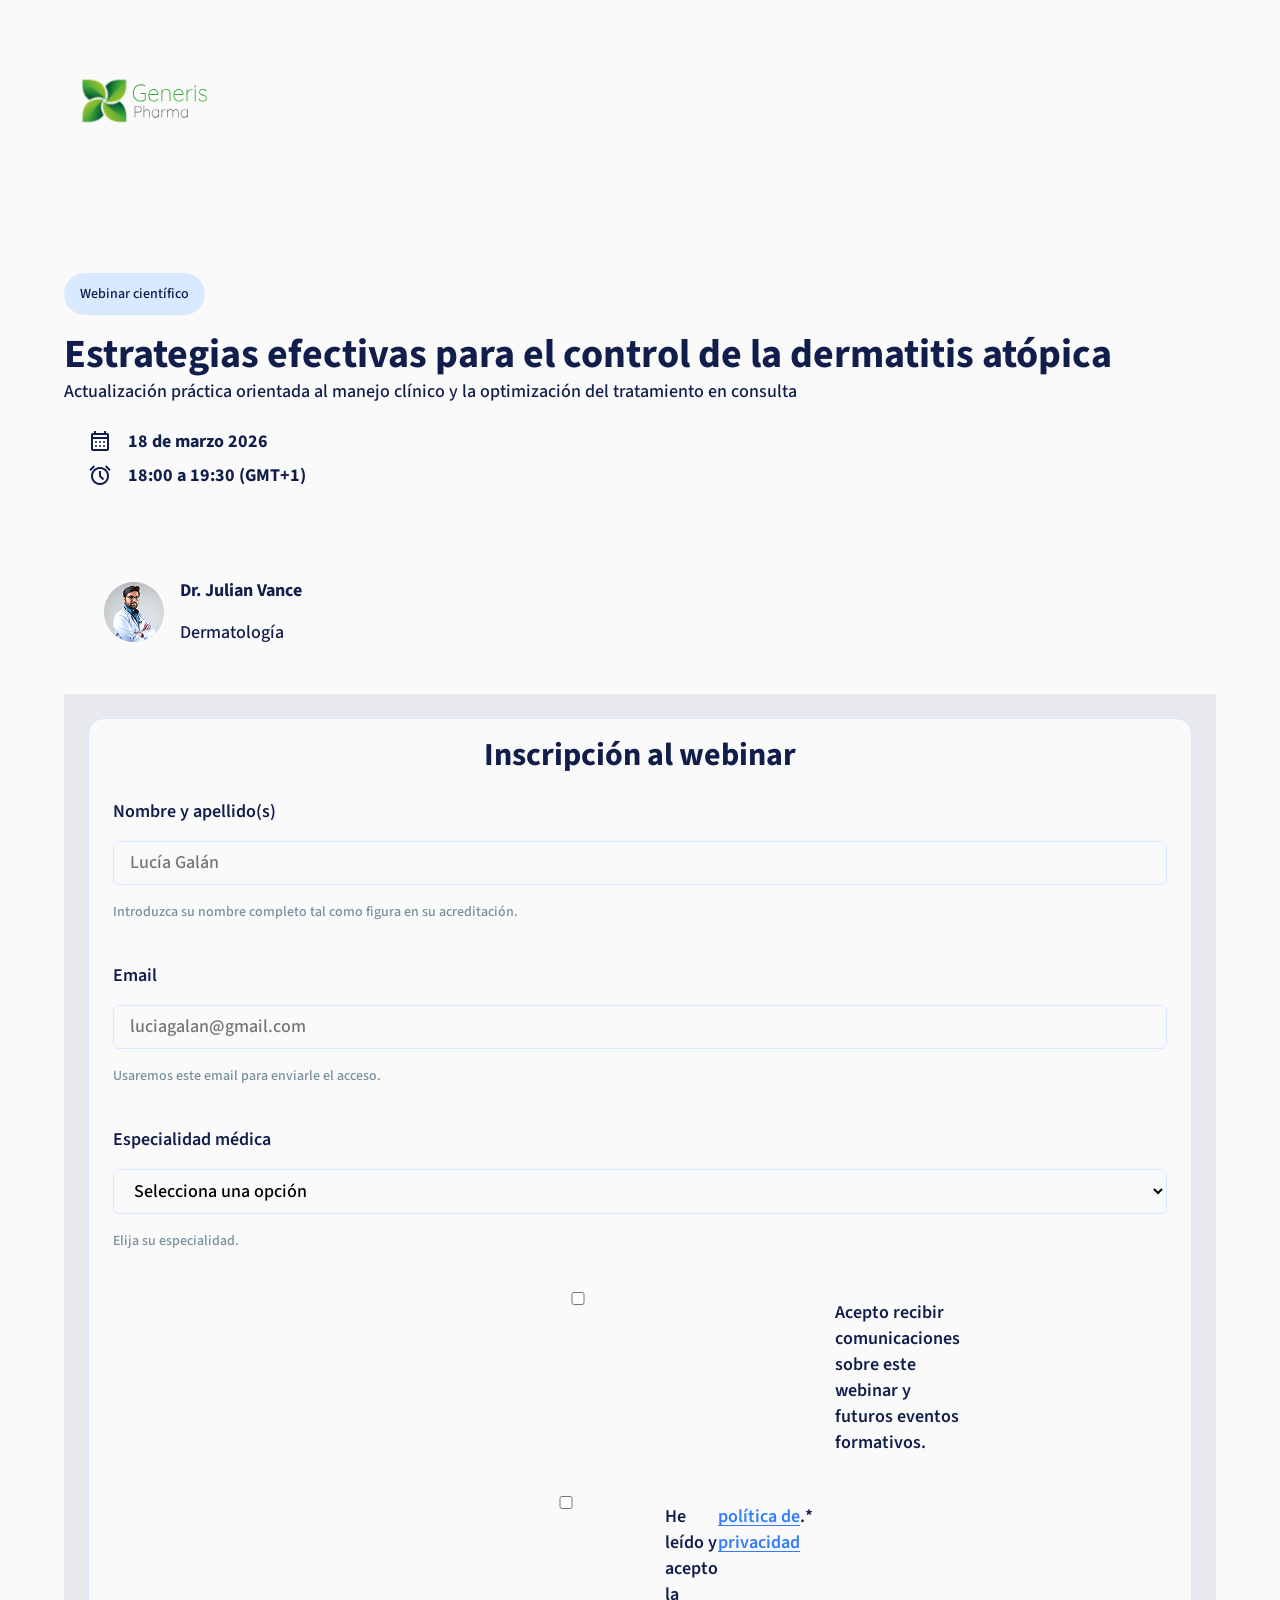
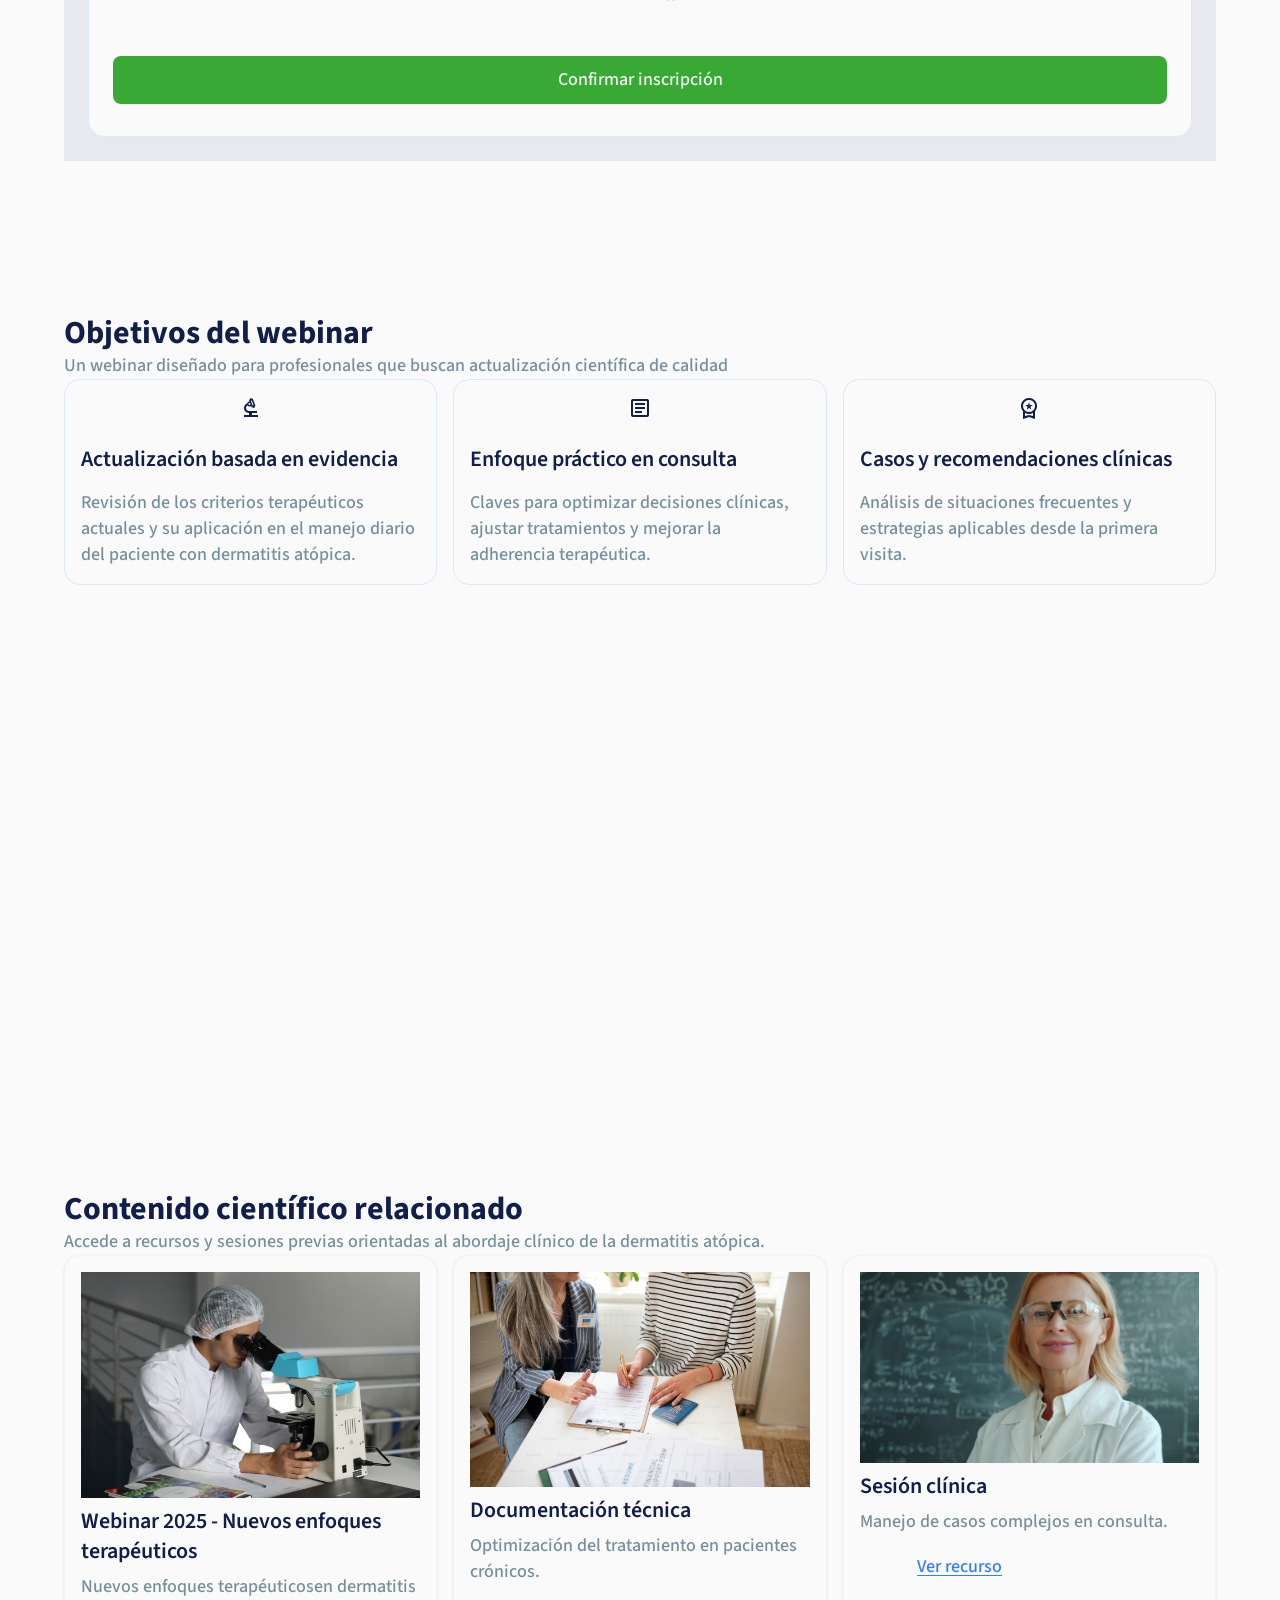
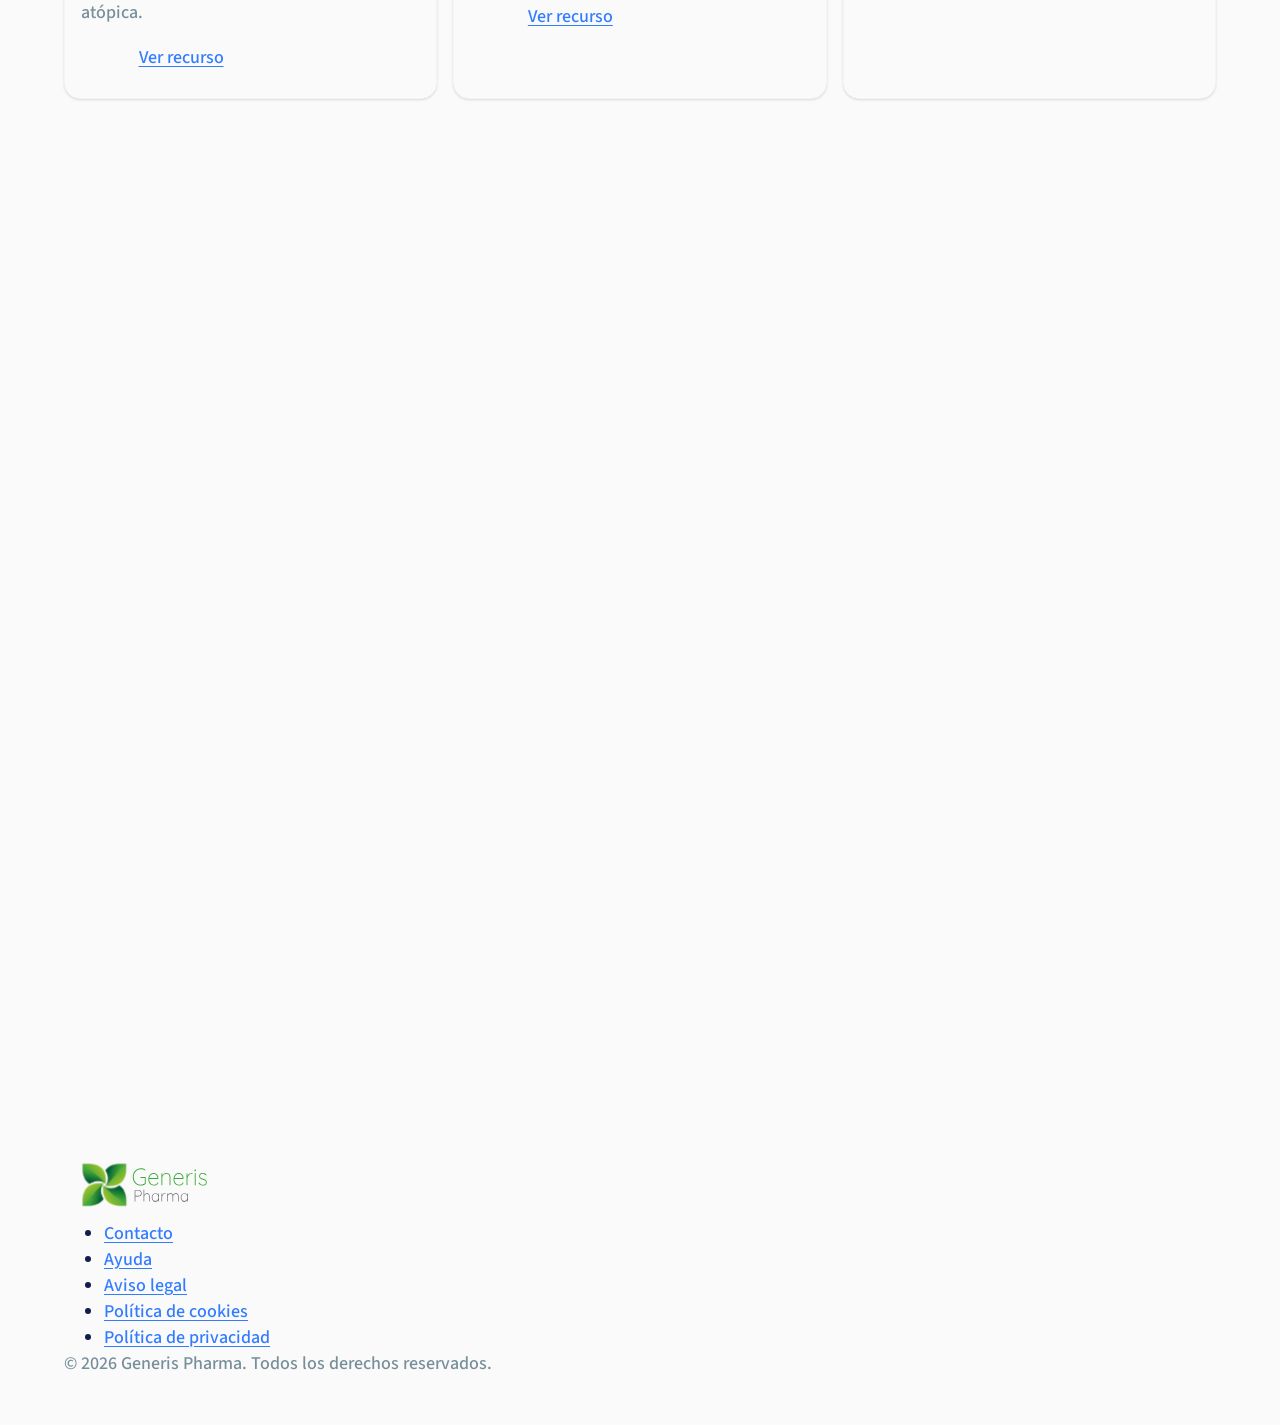
==== index.html @ c71b1e2b "styles hero, form, cards," ====
<!DOCTYPE html>
<html lang="es">
  <head>
    <meta charset="UTF-8">
    <meta name="viewport" content="width=device-width, initial-scale=1.0">
    
    <!-- Título y descripción -->
    <title>Webinar científico: dermatitis atópica | Generis Pharma</title>
    <meta name="description" content="Webinar científico sobre dermatitis atópica. Actualización clínica orientada a profesionales sanitarios. Inscripción online." />
    
    <!-- Fuente Source Sans 3 -->
    <link rel="preconnect" href="https://fonts.googleapis.com">
    <link rel="preconnect" href="https://fonts.gstatic.com" crossorigin="anonymous">
    <link rel="stylesheet" href="https://fonts.googleapis.com/css2?family=Source+Sans+3:wght@400;600;700&display=swap">

    <!-- Favicon -->
    <link rel="shortcut icon" href="public/Generis_Pharma.svg" type="image/x-icon">

    <!-- Material Symbols Icons -->
    <link rel="stylesheet" href="https://fonts.googleapis.com/css2?family=Material+Symbols+Outlined">

    <!-- Estilos -->
    <link rel="stylesheet" href="styles.css">

  </head>

  <body>
    <!-- Encabezado logo Generis -->
    <header class="site-header">
      <div class="container">
        <img class="logo" src="./public/Generis_Pharma.svg" alt="Generis Pharma Logo" width="120" height="55">
      </div>
    </header>

    <main id="main">
      <!-- HERO -->
      <section class="hero" aria-labelledby="hero-title">
        <div class="container hero__grid">

          <!-- Detalles del Webinar -->
          <div class="hero__content">
            <p class="pill">Webinar científico</p>

            <h1 id="hero-title">
              Estrategias efectivas para el control de la dermatitis atópica
            </h1>

            <p class="lead">
              Actualización práctica orientada al manejo clínico y la optimización del tratamiento en consulta
            </p>

            <div class="hero__meta" aria-label="Detalles del webinar">
              <div class="meta-row">
                <span class="meta-icon material-symbols-outlined" aria-hidden="true">
                  calendar_month
                </span>
                <span><strong>18 de marzo 2026</strong></span>
              </div>
              <div class="meta-row">
                <span class="meta-icon material-symbols-outlined" aria-hidden="true">
                  alarm
                </span>
                <span><strong>18:00 a 19:30 (GMT+1)</strong></span>
              </div>

              <hr class="divider"/>

              <div class="speaker">
                <img class="speaker__avatar" src="./public/speaker__photo.png" alt="Dr. Julian Vance" width="48" height="48">
                <div class="speaker__info">
                  <p class="speaker__name"><strong>Dr. Julian Vance</strong></p>
                  <p class="speaker__role">Dermatología</p>
                </div>
              </div>
            </div>
            
            <!-- Formulario -->
            <div class="hero__form">
              <div class="form-surface">
                <form id="form" class="form" action="#" method="post" aria-labelledby="form-title" novalidate>
                  <h2 class="form-title">
                    Inscripción al webinar
                  </h2>

                  <!-- Nombre -->
                  <div class="field">
                    <label for="fullName">Nombre y apellido(s)</label>
                    <input id="fullName" class="fullName" type="text" autocomplete="name" placeholder="Lucía Galán" required>
                    <p class="hint">Introduzca su nombre completo tal como figura en su acreditación.</p>
                    <p class="error" id="error-fullName" aria-live="polite"></p>
                  </div>

                  <!-- Email -->
                  <div class="field">
                    <label for="email">Email</label>
                    <input id="email" class="email" type="email" autocomplete="email" placeholder="luciagalan@gmail.com" required>
                    <p class="hint">Usaremos este email para enviarle el acceso.</p>
                    <p class="error" id="error-fullName" aria-live="polite"></p>
                  </div>

                  <!-- Selector especialidad -->
                  <div class="field">
                    <label for="specialty">Especialidad médica</label>
                    <select id="specialty" class="specialty" required>
                      <option value="" selected>Selecciona una opción</option>
                      <option value="Dermatología" >Dermatología</option>
                      <option value="Alergología" >Alergología</option>
                      <option value="Pediatría" >Pediatría</option>
                      <option value="Medicina familiar" >Medicina familiar</option>
                      <option value="Otra">Otra</option>
                    </select>
                    <p class="hint">Elija su especialidad.</p>
                    <p class="error" id="error-fullName" aria-live="polite"></p>
                  </div>
                  
                  <!-- Checbox: Notificaciones y Privacidad -->
                  <div class="checkbox">
                    <input id="comms"  name="comms" type="checkbox">
                    <label for="comms">
                      Acepto recibir comunicaciones sobre este webinar y futuros eventos formativos.
                    </label>
                  </div>

                  <div class="checkbox">
                    <input id="privacy"  name="privacy" type="checkbox" required>
                    <label for="privacy">
                      He leído y acepto la <a href="#" target="_blank" rel="noopener">política de privacidad</a>.
                      <span aria-hidden="true">*</span>
                    </label>
                  </div>
                  <p class="error" id="error-privacy" aria-live="polite"></p>
                  
                  <!-- Botón submit -->
                  <button class="btn btn--primary btn--block" type="submit">
                    Confirmar inscripción
                  </button>

                  <p class="form__note" aria-live="polite" id="form-status"></p>
                </form>
              </div>
            </div>
          </div>
        </div>
      </section>

      <!-- OBJETIVES -->
      <section class="section" aria-labelledby="objectives-title">
        <div class="container">
          <h2 id="objectives-title">Objetivos del webinar</h2>
          <p class="section__lead">
            Un webinar diseñado para profesionales que buscan actualización científica de calidad
          </p>

          <!-- ITEM CARDS -->
          <div class="cards">
            <!-- Item -->
            <article class="card">
              <div class="card__icon">
                <span class="meta-icon material-symbols-outlined" aria-hidden="true">
                    biotech
                </span>
              </div>
              <h3>Actualización basada en evidencia</h3>
              <p>Revisión de los criterios terapéuticos actuales y su aplicación en el manejo diario del paciente con dermatitis atópica.</p>
            </article>

            <!-- Item -->
            <article class="card">
              <div class="card__icon">
                <span class="meta-icon material-symbols-outlined" aria-hidden="true">
                    article
                </span>
              </div>
              <h3>Enfoque práctico en consulta</h3>
              <p>Claves para optimizar decisiones clínicas, ajustar tratamientos y mejorar la adherencia terapéutica.</p>
            </article>

            <!-- Item -->
            <article class="card">
              <div class="card__icon">
                <span class="meta-icon material-symbols-outlined" aria-hidden="true">
                    workspace_premium
                </span>
              </div>
              <h3>Casos y recomendaciones clínicas</h3>
              <p>Análisis de situaciones frecuentes y estrategias aplicables desde la primera visita.</p>
            </article>
          </div>
        </div>
      </section>

      <!-- SCIENTIFIC CONTENT -->
      <section class="section section--subtle" aria-labelledby="resources-title">
        <div class="container">
          <h2 id="resources-title">Contenido científico relacionado</h2>
          <p class="section__lead">
            Accede a recursos y sesiones previas orientadas al abordaje clínico de la dermatitis atópica.
          </p>

          <!-- ITEM CARDS -->
          <div class="cards">
            <!-- Item -->
            <article class="resource-card">
              <img src="./public/contenido-webinar.avif" alt="Investigador en laboratorio usando un microscopio" loading="lazy">
              <h3>Webinar 2025 - Nuevos enfoques terapéuticos</h3>
              <p>Nuevos enfoques terapéuticosen dermatitis atópica.</p>
              <a class="btn btn--tertiary" href="#" aria-label="Ver recurso: Webinar 2025 — Nuevos enfoques terapéuticos">Ver recurso</a>
            </article>

            <!-- Item -->
            <article class="resource-card">
              <img src="./public/contenido-documento.avif" alt="Profesionales revisando documentación clínica" loading="lazy">
              <h3>Documentación técnica</h3>
              <p>Optimización del tratamiento en pacientes crónicos.</p>
              <a class="btn btn--tertiary" href="#" aria-label="Ver recurso: Documentación técnica">Ver recurso</a>
            </article>

            <!-- Item -->
            <article class="resource-card">
              <img src="./public/contenido-sesión.avif" alt="Profesional sanitario en un entorno clínico" loading="lazy">
              <h3>Sesión clínica</h3>
              <p>Manejo de casos complejos en consulta.</p>
              <a class="btn btn--tertiary" href="#" aria-label="Ver recurso: Sesión clínica">Ver recurso</a>
            </article>
          </div>
        </div>
      </section>
    </main>

    <!-- FOOTER -->
    <footer class="site-footer">
      <div class="container footer__grid">
        <!-- Logo -->
        <img class="logo logo--small" src="./public/Generis_Pharma.svg" alt="Generis Pharma Logo" width="120" height="36">

        <!-- Legal links -->
        <nav aria-label="Enlaces legales">
          <ul class="footer__links">
            <li><a href="#">Contacto</a></li>
            <li><a href="#">Ayuda</a></li>
            <li><a href="#">Aviso legal</a></li>
            <li><a href="#">Política de cookies</a></li>
            <li><a href="#">Política de privacidad</a></li>
          </ul>
        </nav>
        
        <!-- Copyrights -->
        <p class="copyright">© 2026 Generis Pharma. Todos los derechos reservados.</p>
      </div>
    </footer>


    <!-- JS -->
    <script src="./main.js"></script>
  </body>
</html>
---- styles.css ----
/* =========================================================
   GENERIS WEBINAR LANDING — Base CSS (Mobile-first)
   Objetivo:
   - Un solo sistema de botones (btn + modifiers)
   - Un solo sistema de cards y formularios
   - Tokens alineados con los del diseño en Figma
   - Layout mobile-first + desktop con media query
========================================================= */

/* =========================================================
    ESTILOS GENERALES
========================================================= */
*,
*::before,
*::after {
  box-sizing: border-box;
}

* {
  margin: 0;
}

html {
  scroll-behavior: smooth;
}

body {
  min-height: 100vh;
  text-rendering: optimizeLegibility;
  -webkit-font-smoothing: antialiased;
}

img,
picture,
video,
canvas,
svg {
  display: block;
  max-width: 100%;
}

input,
button,
textarea,
select {
  font: inherit;
}

/* Material Symbols */
.material-symbols-outlined {
  font-variation-settings:
    'FILL' 0,
    'wght' 400,
    'GRAD' 0,
    'opsz' 24;
}

/* =========================================================
    TOKENS
========================================================= */
:root {
  /* Paleta derivada de color-primary(#39A935): acciones y botones */
    --color-black: #151A15;
    --color-primary-950: #0A290B;
    --color-primary-900: #1C4B1C;
    --color-primary-800: #225B20;
    --color-primary-700: #257223; /* Color btn-hover*/
    --color-primary-600: #2B9128;
    --color-primary-500: #39A935; /* Brand color */
    --color-primary-400: #61CB5D;
    --color-primary-300: #97E194;
    --color-primary-200: #C6EFC3;
    --color-primary-100: #E2F8E0;
    --color-primary-50: #F3FBF2;

    /* Color de apoyo */
    --color-support: #778F9B; 

    /* Paleta derivada de color-contrast (#111D4A): títulos y jerarquía */
    --color-contrast-950: #111D4A; /* Color principal de los textos */
    --color-contrast-900: #19358F;
    --color-contrast-800: #1739B6;
    --color-contrast-700: #1446E1;
    --color-contrast-600: #1B5BF5;
    --color-contrast-500: #327CFF; /* Color para los enlaces */
    --color-contrast-400: #58A1FF;
    --color-contrast-300: #8EC3FF;
    --color-contrast-200: #BCDAFF;
    --color-contrast-100: #D9E9FF; /* Borde ligero y sutil */
    --color-contrast-50: #EEF6FF;

    /* Color para errores */
    --color-error: #A83634;

    /* Backgrounds */
    --color-background: #FAFAFA;
    --color-background-subtle: #E8E8EF;

    /* Radius scale */
    --radius-sm: 6px;
    --radius-md: 8px;
    --radius-lg: 16px;
    --radius-xl: 20px;

    /* Spacing scale */
    --space-xs: 8px;
    --space-sm: 16px;
    --space-md: 24px;
    --space-lg: 32px;
    --space-xl: 48px;

    /* Layout */
    --container-max: 1200px;

    /* Typography - Mobile */
      /* Button (mobile y desktop) */
      --fs-button: 16px;
      --lh-button: 24px;

      /* Headings */
      --fs-h1: 26px;
      --lh-h1: 32px;

      --fs-h2: 22px;
      --lh-h2: 30px;

      --fs-h3: 18px;
      --lh-h3: 26px;

      /* Body */
      --fs-body: 16px;
      --lh-body: 24px;
      
      --fs-small: 14px;
      --lh-small: 22px;

      /* Pesos */
      --fw-light: 400;
      --fw-regular: 500;
      --fw-semibold: 600;
      --fw-bold: 700;
}

/* =========================================================
    TYPOGRAPHY
========================================================= */

body {
  font-family: "Source Sans 3", system-ui, -apple-system, BlinkMacSystemFont, 'Segoe UI', Roboto, 'Open Sans', Arial, Arial, Helvetica, sans-serif;
  background: var(--color-background);
  color: var(--color-contrast-950);
  font-weight: var(--fw-regular);
  line-height: var(--lh-body);
  font-size: var(--fs-body);
}

h1 {
  color: var(--color-contrast-950);
  font-weight: var(--fw-bold);
  line-height: var(--lh-h1);
  font-size: var(--fs-h1);
}

h2 {
  color: var(--color-contrast-950);
  font-weight: var(--fw-bold);
  line-height: var(--lh-h2);
  font-size: var(--fs-h2);
}

h3 {
  color: var(--color-contrast-950);
  font-weight: var(--fw-semibold);
  line-height: var(--lh-h3);
  font-size: var(--fs-h3);
}

p {
  color: var(--color-support);
  font-weight: var(--fw-regular);
  line-height: var(--lh-body);
  font-size: var(--fs-body);
}

small,
.hint {
  font-size: var(--fs-small);
  line-height: var(--lh-small);
}

a {
  color: var(--color-contrast-500);
  text-underline-offset: 3px;
}

a:hover {
  text-decoration-thickness: 2px;;
}

/* =========================================================
    LAYOUT
========================================================= */

.container {
  width: 100%;
  max-width: var(--container-max);
  margin: 0 auto;
  padding: var(--space-lg) var(--space-sm);
  gap: var(--space-md);
}

.section {
  padding: var(--space-lg);
  gap: var(--space-sm);
}

.section-subtle {
  background: var(--color-background-subtle);
}

.surface {
  background: var(--color-background);
  border: 1px solid var(--color-contrast-900); /*!CAMBIAR EL COLOR*/
}

/* =========================================================
   BOTÓN
   Uso:
   - class="btn btn--primary"
   - class="btn btn--primary btn--block"
   - class="btn btn--tertiary"
========================================================= */
.btn {
  display: flex;
  width: 200px;
  height: 48px;
  min-width: 200px;
  min-height: 48px;
  padding: 0 24px;
  justify-content: center;
  align-items: center;
  gap: 10px;

  border-radius: 8px;

  border: none;
  cursor: pointer;

}

.btn--primary {
  background: var(--color-primary-500);
  color: var(--color-primary-50);
}

.btn--primary:hover {
  background-color: var(--color-primary-200);
  color: var(--color-primary-950);
  filter: brightness(0.95);
}

.btn--primary:focus-visible {
  outline: 3px solid var(--color-primary-600);
  outline-offset: 2px;
}

.btn--block {
  width: 100%;
}

.btn--tertiary {
  display: flex;
  min-width: 110px;
  min-height: 48px;
  padding: 8px;
  justify-content: center;
  align-items: center;
  gap: 10px;

}

/* =========================================================
  FORMULARIO
   - field: bloque label + control + hint + error
========================================================= */
.hero__form {
  background: var(--color-background-subtle); /* !CORREGIR COLOR*/
}

.form-surface {
  display: flex;
  padding: var(--space-md);
  justify-content: center;
  align-items: start;
  align-self: stretch;

}

.form {
  display: flex;
  padding: var(--space-sm) var(--space-md);
  flex-direction: column;
  align-items: center;
  gap: 16px;
  flex: 1 0 0;
  align-self: stretch;

  background: var(--color-background);
  border: 1px solid var(--color-contrast-100);
  border-radius: var(--radius-lg);
  padding: var(--space-sm) var(--space-md);
}

.form__title {
  padding: var(--space-xs) 0;
}

.field {
  display: flex;
  flex-direction: column;
  align-items: flex-start;
  gap: var(--space-xs);
  align-self: stretch;
}

label {
  display: flex;
  flex-direction: row;
  flex: 1 0 0;
  justify-content: flex-start;
  font-weight: var(--fw-semibold);
  padding: var(--space-xs) 0;
  font-size: var(--fs-body);
  color: var(--color-contrast-950);
}

input,
select,
textarea {
  width: 100%;
  padding: var(--space-xs) var(--space-sm);
  border-radius: var(--radius-sm);
  border: 1px solid var(--color-contrast-100);
  background: var(--color-background);
}

input:focus,
select:focus,
textarea:focus {
  outline: 2px solid var(--color-contrast-900);
  outline-offset: 2px;
}

.hint {
  padding: var(--space-xs) 0;
  font-size: var(--fs-small);
  color: var(--color-support);
}

/* Errores */
.error {
  padding:  0 var(--space-xs);
  color: var(--color-error);
}

/* Checkbox */ /*!REVISAR*/
.checkbox {
  display: flex;
  justify-content: flex-start;
  padding: var(--space-xs) 0;
  align-items: start;
}

/* =========================================================
  HERO (Mobile-first)
   Estructura esperada en HTML:
   - .hero
     - .container.hero__grid
       - .hero__content
       - .hero__form (estilos justo arriba)
========================================================= */

.hero {
  background: var(--color-background);

  display: flex;
  padding: 0 16px;
  flex-direction: column;
  align-items: flex-start;
  gap: 16px;
  align-self: stretch;
}

.hero__content {
  padding: var(--space-md) 0;
}

.hero__grid {
  display: flex;
  flex-direction: column;
  gap: var(--space-lg);
}

/* Pill: "Webinar científico" */
.pill {
  display: inline-flex;
  align-items: center;

  padding: var(--space-xs) var(--space-sm);
  border-radius: 999px;

  background-color: var(--color-contrast-100);
  color: var(--color-contrast-950);

  font-weight: var var(--fw-semibold);
  font-size: var(--fs-small);
  
  margin-bottom: var(--space-sm); /*!REVISAR*/
}

/* Lead: párrafo con info importante de nuestro hero */
.lead {
  font-size: var(--fs-body);
  color: var(--color-contrast-950);
}

/* Meta info del hero (fecha/hora/ponente) */
.hero__meta {
  display: flex;
  padding: var(--space-md);
  flex-direction: column;
  justify-content: center;
  align-items: flex-start;
  gap: 8px;
  align-self: stretch;

  
  background: var(--color-background);
}

/* Detalles del webinar (fecha/hora) */
.meta-row {
  display: flex;
  justify-content: center;
  align-items: flex-start;
  gap: var(--space-sm);

}

/* Línea divisora de info*/ /*!REVISAR*/
.divider {
  border: 0;
  border-top: 1px solid var(--color-support);
  margin: var(--space-md) 0;
}

/* Ponente */
.speaker {
  display: flex;
  padding: 24px 16px;
  align-items: center;
  gap: 16px;
  align-self: stretch;
}
.speaker__avatar {
  width: 60px;
  height: 60px;
  aspect-ratio: 1/1;

  border-radius: 100px;
  background: url(<path-to-image>) lightgray 50% / cover no-repeat;
}

.speaker__info {
  display: flex;
  flex-direction: column;
  justify-content: center;
  align-items: flex-start;
  gap: 16px;
  flex: 1 0 0;
}
.speaker__name {
    color: var(--color-contrast-950);
}
.speaker__role {
    color: var(--color-contrast-950);
}


/* =========================================================
  HEADER
========================================================= */
.site-header {
  background: var(--color-background);
  padding: var(--space-sm) 0;
}

.logo {
  width: 160px;
  height: auto;
}

/* =========================================================
  CARDS
========================================================= */

.cards {
  display: grid;
  justify-content: center;
  grid-template-rows: repeat(3, 1fr);
  grid-gap: var(--space-sm);
}

.card {
  display: flex;
  padding: var(--space-sm);
  flex-direction: column;
  justify-content: center;
  align-items: center;
  gap: var(--space-sm);
  align-self: stretch;

  max-width: 400px;
  border-radius: 16px;
  border: 1px solid var(--color-contrast-100);
  background: var(--color-background);
}

.card > h3 {
  align-self: stretch;
}

.resource-card {
  display: flex;
  max-width: 400px;
  padding: 16px;
  flex-direction: column;
  align-items: flex-start;
  gap: 8px;
  align-self: stretch;

  border-radius: 16px;
  border: 1px solid #F3F4F6;

  background: var(--color-background, #FAFAFA);
  box-shadow: 0 1px 3px 0 rgba(0, 0, 0, 0.10), 0 1px 2px -1px rgba(0, 0, 0, 0.10);
}

/* =========================================================
  DESKTOP BREAKPOINT
========================================================= */

@media (min-width: 1024px) {
  :root{
    /* Typography - Desktop */
      /* Headings */
      --fs-h1: 40px;
      --lh-h1: 48px;

      --fs-h2: 32px;
      --lh-h2: 40px;

      --fs-h3: 22px;
      --lh-h3: 30px;

      /* Body */
      --fs-body: 18px;
      --lh-body: 26px;
      
      --fs-small: 14px;
      --lh-small: 22px;
  }

  .container {
    padding: var(--space-xl) var(--space-md);
  }

  .cards {
    grid-template-columns: repeat(3, 1fr);
  }
}
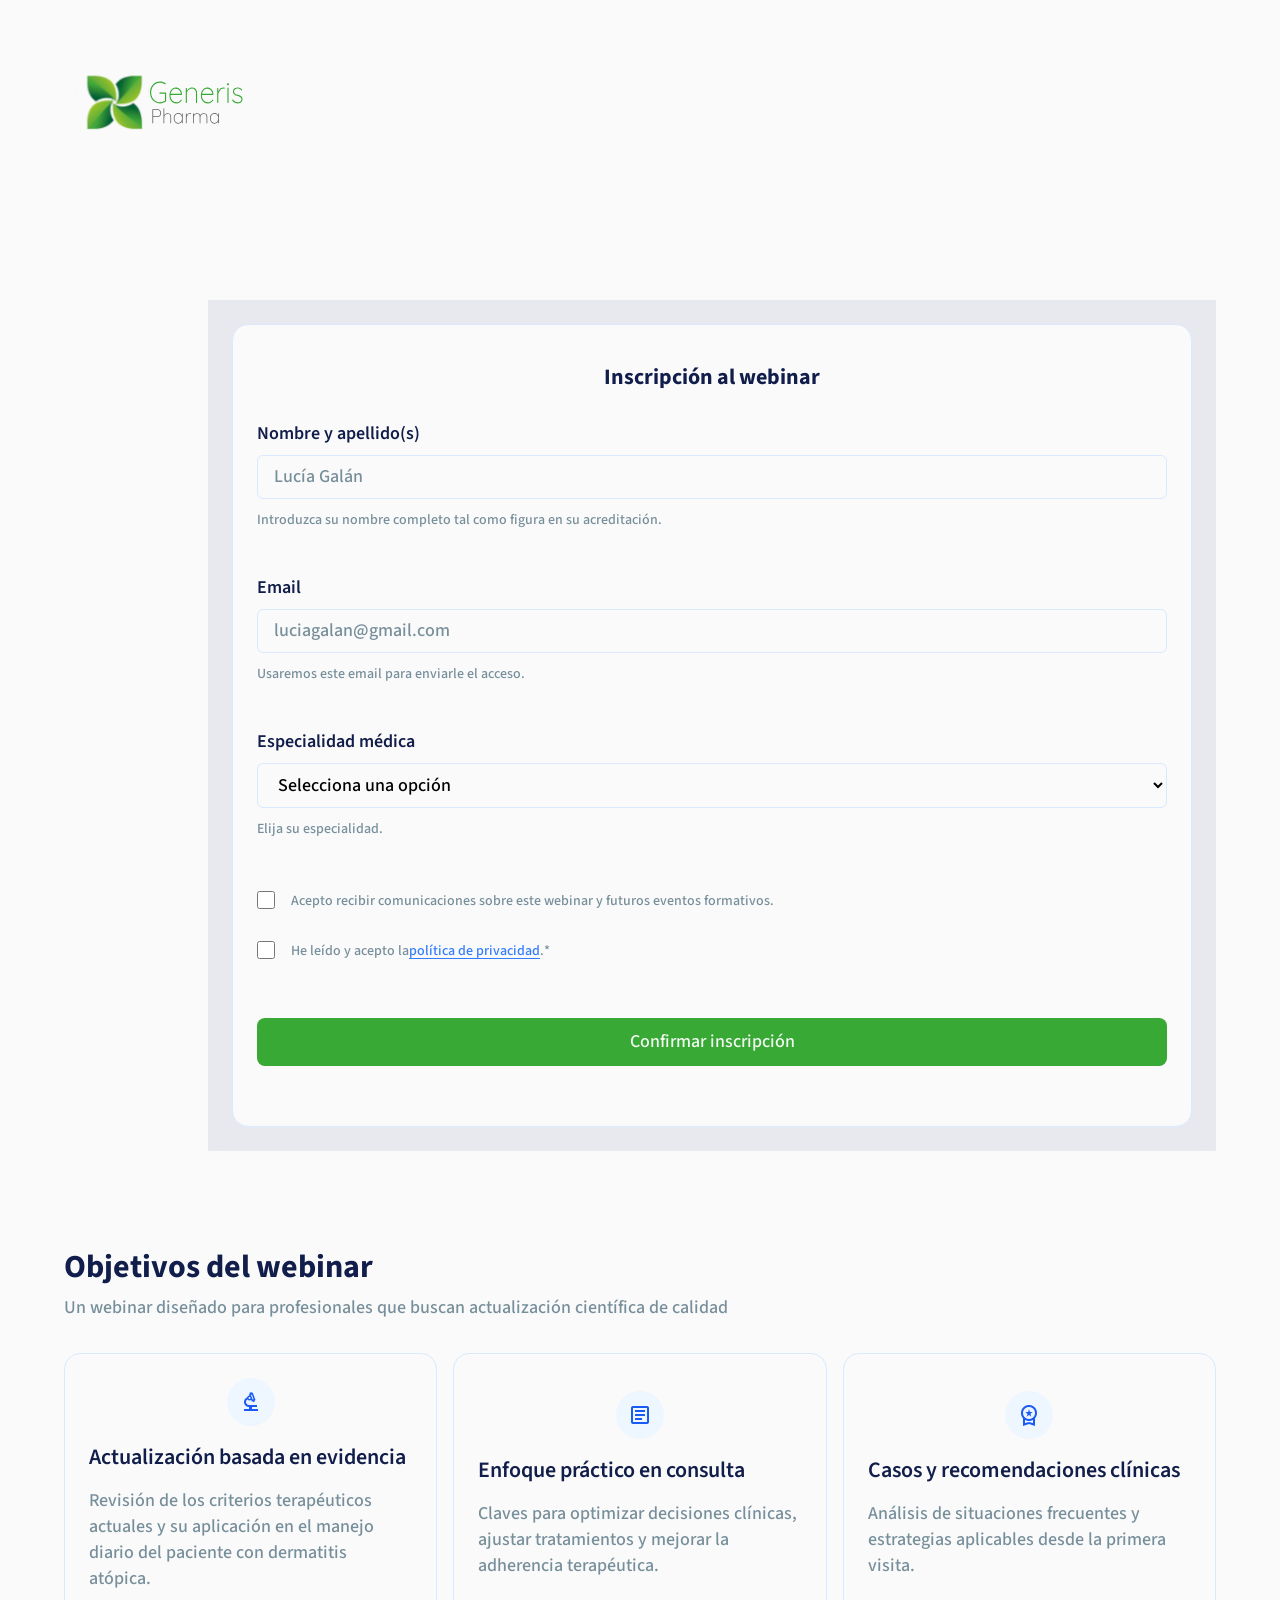
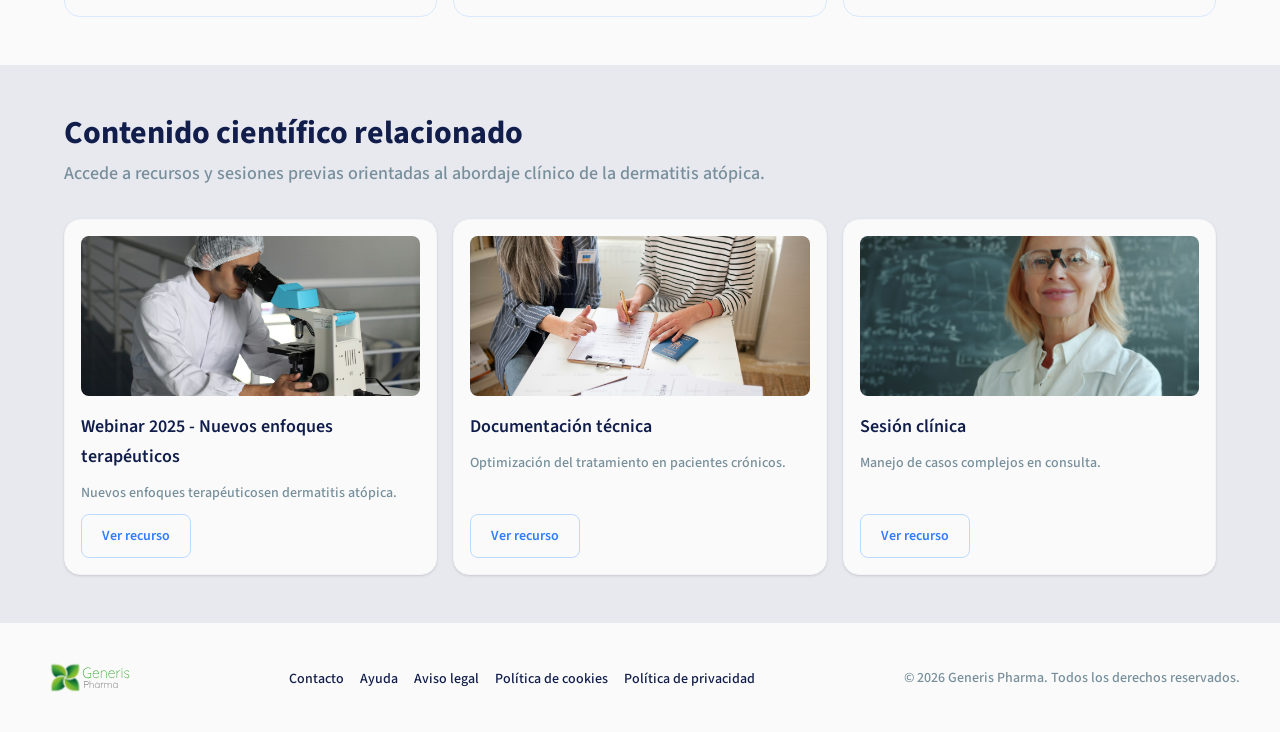
==== commit 239494d1: "fixing layout problems, form validation" ====
--- a/index.html
+++ b/index.html
@@ -37,7 +37,7 @@
       <section class="hero" aria-labelledby="hero-title">
         <div class="container hero__grid">
 
-          <!-- Detalles del Webinar -->
+          <!-- Columna izquierda -->
           <div class="hero__content">
             <p class="pill">Webinar científico</p>
 
@@ -51,98 +51,94 @@
 
             <div class="hero__meta" aria-label="Detalles del webinar">
               <div class="meta-row">
-                <span class="meta-icon material-symbols-outlined" aria-hidden="true">
-                  calendar_month
-                </span>
+                <span class="meta-icon material-symbols-outlined" aria-hidden="true">calendar_month</span>
                 <span><strong>18 de marzo 2026</strong></span>
               </div>
+
               <div class="meta-row">
-                <span class="meta-icon material-symbols-outlined" aria-hidden="true">
-                  alarm
-                </span>
+                <span class="meta-icon material-symbols-outlined" aria-hidden="true">alarm</span>
                 <span><strong>18:00 a 19:30 (GMT+1)</strong></span>
               </div>
 
-              <hr class="divider"/>
+              <hr class="divider" />
 
               <div class="speaker">
-                <img class="speaker__avatar" src="./public/speaker__photo.png" alt="Dr. Julian Vance" width="48" height="48">
+                <img
+                  class="speaker__avatar"
+                  src="./public/speaker__photo.png"
+                  alt="Dr. Julian Vance"
+                  width="48"
+                  height="48"
+                />
                 <div class="speaker__info">
                   <p class="speaker__name"><strong>Dr. Julian Vance</strong></p>
                   <p class="speaker__role">Dermatología</p>
                 </div>
               </div>
             </div>
-            
-            <!-- Formulario -->
-            <div class="hero__form">
-              <div class="form-surface">
-                <form id="form" class="form" action="#" method="post" aria-labelledby="form-title" novalidate>
-                  <h2 class="form-title">
-                    Inscripción al webinar
-                  </h2>
-
-                  <!-- Nombre -->
-                  <div class="field">
-                    <label for="fullName">Nombre y apellido(s)</label>
-                    <input id="fullName" class="fullName" type="text" autocomplete="name" placeholder="Lucía Galán" required>
-                    <p class="hint">Introduzca su nombre completo tal como figura en su acreditación.</p>
-                    <p class="error" id="error-fullName" aria-live="polite"></p>
-                  </div>
-
-                  <!-- Email -->
-                  <div class="field">
-                    <label for="email">Email</label>
-                    <input id="email" class="email" type="email" autocomplete="email" placeholder="luciagalan@gmail.com" required>
-                    <p class="hint">Usaremos este email para enviarle el acceso.</p>
-                    <p class="error" id="error-fullName" aria-live="polite"></p>
-                  </div>
-
-                  <!-- Selector especialidad -->
-                  <div class="field">
-                    <label for="specialty">Especialidad médica</label>
-                    <select id="specialty" class="specialty" required>
-                      <option value="" selected>Selecciona una opción</option>
-                      <option value="Dermatología" >Dermatología</option>
-                      <option value="Alergología" >Alergología</option>
-                      <option value="Pediatría" >Pediatría</option>
-                      <option value="Medicina familiar" >Medicina familiar</option>
-                      <option value="Otra">Otra</option>
-                    </select>
-                    <p class="hint">Elija su especialidad.</p>
-                    <p class="error" id="error-fullName" aria-live="polite"></p>
-                  </div>
-                  
-                  <!-- Checbox: Notificaciones y Privacidad -->
-                  <div class="checkbox">
-                    <input id="comms"  name="comms" type="checkbox">
-                    <label for="comms">
-                      Acepto recibir comunicaciones sobre este webinar y futuros eventos formativos.
-                    </label>
-                  </div>
-
-                  <div class="checkbox">
-                    <input id="privacy"  name="privacy" type="checkbox" required>
-                    <label for="privacy">
-                      He leído y acepto la <a href="#" target="_blank" rel="noopener">política de privacidad</a>.
-                      <span aria-hidden="true">*</span>
-                    </label>
-                  </div>
-                  <p class="error" id="error-privacy" aria-live="polite"></p>
-                  
-                  <!-- Botón submit -->
-                  <button class="btn btn--primary btn--block" type="submit">
-                    Confirmar inscripción
-                  </button>
-
-                  <p class="form__note" aria-live="polite" id="form-status"></p>
-                </form>
-              </div>
+          </div>
+
+          <!-- Columna derecha -->
+          <div class="hero__form">
+            <div class="form-surface">
+              <form id="form" class="form" action="#" method="post" aria-labelledby="form-title" novalidate>
+                <h2 class="form-title" id="form-title">Inscripción al webinar</h2>
+
+                <!-- Nombre -->
+                <div class="field">
+                  <label for="fullName">Nombre y apellido(s)</label>
+                  <input id="fullName" name="fullName" type="text" autocomplete="name" placeholder="Lucía Galán" required />
+                  <p class="hint">Introduzca su nombre completo tal como figura en su acreditación.</p>
+                  <p class="error" id="error-fullName" aria-live="polite"></p>
+                </div>
+
+                <!-- Email -->
+                <div class="field">
+                  <label for="email">Email</label>
+                  <input id="email" name="email" type="email" autocomplete="email" placeholder="luciagalan@gmail.com" required />
+                  <p class="hint">Usaremos este email para enviarle el acceso.</p>
+                  <p class="error" id="error-email" aria-live="polite"></p>
+                </div>
+
+                <!-- Especialidad -->
+                <div class="field">
+                  <label for="specialty">Especialidad médica</label>
+                  <select id="specialty" name="specialty" required>
+                    <option value="" selected>Selecciona una opción</option>
+                    <option value="Dermatología">Dermatología</option>
+                    <option value="Alergología">Alergología</option>
+                    <option value="Pediatría">Pediatría</option>
+                    <option value="Medicina familiar">Medicina familiar</option>
+                    <option value="Otra">Otra</option>
+                  </select>
+                  <p class="hint">Elija su especialidad.</p>
+                  <p class="error" id="error-specialty" aria-live="polite"></p>
+                </div>
+
+                <!-- Checkboxes -->
+                <div class="checkbox">
+                  <input id="comms" name="comms" type="checkbox" />
+                  <label for="comms">Acepto recibir comunicaciones sobre este webinar y futuros eventos formativos.</label>
+                </div>
+
+                <div class="checkbox">
+                  <input id="privacy" name="privacy" type="checkbox" required />
+                  <label for="privacy">
+                    He leído y acepto la <a href="#" target="_blank" rel="noopener"> política de privacidad</a>.
+                    <span aria-hidden="true">*</span>
+                  </label>
+                </div>
+                <p class="error" id="error-privacy" aria-live="polite"></p>
+
+                <button class="btn btn--primary btn--block" type="submit">Confirmar inscripción</button>
+
+                <p class="form__note" aria-live="polite" id="form-status"></p>
+              </form>
             </div>
           </div>
+
         </div>
       </section>
-
       <!-- OBJETIVES -->
       <section class="section" aria-labelledby="objectives-title">
         <div class="container">
@@ -229,7 +225,7 @@
 
     <!-- FOOTER -->
     <footer class="site-footer">
-      <div class="container footer__grid">
+      <div class="footer__container">
         <!-- Logo -->
         <img class="logo logo--small" src="./public/Generis_Pharma.svg" alt="Generis Pharma Logo" width="120" height="36">
 
--- a/styles.css
+++ b/styles.css
@@ -37,6 +37,7 @@
 svg {
   display: block;
   max-width: 100%;
+  border-radius: var(--radius-sm);
 }
 
 input,
@@ -194,7 +195,7 @@
 }
 
 a:hover {
-  text-decoration-thickness: 2px;;
+  text-decoration-thickness: 2px;
 }
 
 /* =========================================================
@@ -206,21 +207,28 @@
   max-width: var(--container-max);
   margin: 0 auto;
   padding: var(--space-lg) var(--space-sm);
-  gap: var(--space-md);
 }
 
 .section {
-  padding: var(--space-lg);
-  gap: var(--space-sm);
-}
-
-.section-subtle {
+background: var(--color-background);
+}
+
+.section--subtle {
   background: var(--color-background-subtle);
+
 }
 
 .surface {
   background: var(--color-background);
   border: 1px solid var(--color-contrast-900); /*!CAMBIAR EL COLOR*/
+}
+
+.section__lead {
+  color: var(--color-support);
+  font-size: var(--fs-body);
+  line-height: var(--lh-body);
+  margin-top: var(--space-xs);
+  margin-bottom: var(--space-lg);
 }
 
 /* =========================================================
@@ -248,6 +256,7 @@
 
 }
 
+/* Botón primario */
 .btn--primary {
   background: var(--color-primary-500);
   color: var(--color-primary-50);
@@ -268,23 +277,177 @@
   width: 100%;
 }
 
+/* Botón terciario */
 .btn--tertiary {
-  display: flex;
+  display: inline-flex;
   min-width: 110px;
-  min-height: 48px;
-  padding: 8px;
+  min-height: 40px;
+  width: auto;
+  height: auto;
+  padding: 8px 16px;
   justify-content: center;
   align-items: center;
-  gap: 10px;
-
-}
+  gap: 6px;
+  background: transparent;
+  color: var(--color-contrast-500);
+  border: 1.5px solid var(--color-contrast-200);
+  border-radius: var(--radius-md);
+  font-weight: var(--fw-semibold);
+  font-size: var(--fs-small);
+  cursor: pointer;
+  text-decoration: none;
+  transition: background-color 0.15s ease, border-color 0.15s ease;
+}
+
+.btn--tertiary:hover {
+  background-color: var(--color-contrast-50);
+  border-color: var(--color-contrast-300);
+  color: var(--color-contrast-500);
+  text-decoration: none;
+}
+
+.btn--tertiary:focus-visible {
+  outline: 3px solid var(--color-contrast-300);
+  outline-offset: 2px;
+}
+
+/* =========================================================
+  HEADER
+========================================================= */
+.site-header {
+  background: var(--color-background);
+  padding: var(--space-xs) 0;
+}
+
+.logo {
+  width: 200px;
+  height: auto;
+  aspect-ratio: 24/11;
+}
+
+/* =========================================================
+  HERO (Mobile-first)
+   Estructura esperada en HTML:
+   - .hero
+     - .container.hero__grid
+       - .hero__content
+       - .hero__form (estilos justo arriba)
+========================================================= */
+
+.hero {
+  background: var(--color-background);
+}
+
+.hero__content {
+  padding: var(--space-md) 0;
+  grid-area: hero;
+}
+
+.hero__grid {
+  display: grid;
+  grid-template-columns: 1fr;
+  gap: var(--space-lg);
+  align-items: start;
+}
+
+/* Pill: "Webinar científico" */
+.pill {
+  display: inline-flex;
+  align-items: center;
+
+  padding: var(--space-xs) var(--space-sm);
+  border-radius: 999px;
+
+  background-color: var(--color-contrast-100);
+  color: var(--color-contrast-950);
+
+  font-weight: var(--fw-semibold);
+  font-size: var(--fs-small);
+  
+  margin-bottom: var(--space-sm); /*!REVISAR*/
+}
+
+/* Lead: párrafo con info importante de nuestro hero */
+.lead {
+  font-size: var(--fs-body);
+  color: var(--color-contrast-950);
+}
+
+/* Meta info del hero (fecha/hora/ponente) */
+.hero__meta {
+  display: flex;
+  padding: var(--space-md);
+  flex-direction: column;
+  justify-content: center;
+  align-items: flex-start;
+  gap: var(--space-xs);
+  align-self: stretch;
+  border: 1px solid var(--color-contrast-100);
+  border-radius: var(--radius-lg);
+  background: var(--color-background);
+  margin-top: var(--space-md);
+}
+
+/* Detalles del webinar (fecha/hora) */
+.meta-row {
+  display: flex;
+  justify-content: center;
+  align-items: flex-start;
+  gap: var(--space-sm);
+
+}
+
+.meta-icon {
+  color: var(--color-contrast-950);
+  font-size: 22px;
+}
+
+/* Línea divisora de info*/ /*!REVISAR*/
+.divider {
+  border: 0;
+  border-top: 1px solid var(--color-support);
+  margin: var(--space-md) 0;
+}
+
+/* Ponente */
+.speaker {
+  display: flex;
+  padding: 24px 16px;
+  align-items: center;
+  gap: 16px;
+  align-self: stretch;
+}
+.speaker__avatar {
+  width: 60px;
+  height: 60px;
+  aspect-ratio: 1/1;
+
+  border-radius: 100px;
+  background: cover no-repeat;
+}
+
+.speaker__info {
+  display: flex;
+  flex-direction: column;
+  justify-content: center;
+  align-items: flex-start;
+  gap: 4px;
+}
+.speaker__name {
+    color: var(--color-contrast-950);
+}
+.speaker__role {
+    color: var(--color-contrast-950);
+}
+
 
 /* =========================================================
   FORMULARIO
    - field: bloque label + control + hint + error
 ========================================================= */
 .hero__form {
-  background: var(--color-background-subtle); /* !CORREGIR COLOR*/
+  grid-area: form;
+  background: var(--color-background-subtle);
 }
 
 .form-surface {
@@ -294,25 +457,30 @@
   align-items: start;
   align-self: stretch;
 
+  background: var(--color-background-subtle);
+  border-radius: var(--radius-lg);
+  
 }
 
 .form {
   display: flex;
-  padding: var(--space-sm) var(--space-md);
+  padding: var(--space-md);
   flex-direction: column;
-  align-items: center;
-  gap: 16px;
-  flex: 1 0 0;
-  align-self: stretch;
+  align-items: stretch;
+  gap: var(--space-sm);
+  width: 100%;
 
   background: var(--color-background);
   border: 1px solid var(--color-contrast-100);
   border-radius: var(--radius-lg);
-  padding: var(--space-sm) var(--space-md);
-}
-
-.form__title {
-  padding: var(--space-xs) 0;
+}
+
+.form-title {
+  font-size: var(--fs-h3);
+  font-weight: var(--fw-bold);
+  color: var(--color-contrast-950);
+  text-align: center;
+  padding: var(--space-xs);
 }
 
 .field {
@@ -325,11 +493,8 @@
 
 label {
   display: flex;
-  flex-direction: row;
-  flex: 1 0 0;
-  justify-content: flex-start;
+
   font-weight: var(--fw-semibold);
-  padding: var(--space-xs) 0;
   font-size: var(--fs-body);
   color: var(--color-contrast-950);
 }
@@ -344,161 +509,125 @@
   background: var(--color-background);
 }
 
+input::placeholder {
+  color: var(--color-support);
+}
+
 input:focus,
 select:focus,
 textarea:focus {
   outline: 2px solid var(--color-contrast-900);
   outline-offset: 2px;
+  border-color: transparent;
+}
+
+/* Estado de error en el input */
+.input.is-valid,
+.select.is-valid {
+  border-color: var(--color-error);
+  outline: none;
+}
+
+.input.is-valid:focus,
+.select.is-valid:focus {
+  outline: 2px solid var(--color-error);
 }
 
 .hint {
-  padding: var(--space-xs) 0;
+  padding: 2px 0;
   font-size: var(--fs-small);
   color: var(--color-support);
 }
 
 /* Errores */
 .error {
-  padding:  0 var(--space-xs);
+  font-size: var(--fs-small);
+  line-height: var(--lh-small);
   color: var(--color-error);
+  min-height: 18px;
 }
 
 /* Checkbox */ /*!REVISAR*/
 .checkbox {
   display: flex;
+  flex-direction: row;
   justify-content: flex-start;
-  padding: var(--space-xs) 0;
-  align-items: start;
-}
-
-/* =========================================================
-  HERO (Mobile-first)
-   Estructura esperada en HTML:
-   - .hero
-     - .container.hero__grid
-       - .hero__content
-       - .hero__form (estilos justo arriba)
-========================================================= */
-
-.hero {
-  background: var(--color-background);
-
-  display: flex;
-  padding: 0 16px;
-  flex-direction: column;
-  align-items: flex-start;
-  gap: 16px;
-  align-self: stretch;
-}
-
-.hero__content {
-  padding: var(--space-md) 0;
-}
-
-.hero__grid {
-  display: flex;
-  flex-direction: column;
-  gap: var(--space-lg);
-}
-
-/* Pill: "Webinar científico" */
-.pill {
-  display: inline-flex;
-  align-items: center;
-
-  padding: var(--space-xs) var(--space-sm);
-  border-radius: 999px;
-
-  background-color: var(--color-contrast-100);
-  color: var(--color-contrast-950);
-
-  font-weight: var var(--fw-semibold);
-  font-size: var(--fs-small);
-  
-  margin-bottom: var(--space-sm); /*!REVISAR*/
-}
-
-/* Lead: párrafo con info importante de nuestro hero */
-.lead {
-  font-size: var(--fs-body);
-  color: var(--color-contrast-950);
-}
-
-/* Meta info del hero (fecha/hora/ponente) */
-.hero__meta {
-  display: flex;
-  padding: var(--space-md);
-  flex-direction: column;
-  justify-content: center;
-  align-items: flex-start;
-  gap: 8px;
-  align-self: stretch;
-
-  
-  background: var(--color-background);
-}
-
-/* Detalles del webinar (fecha/hora) */
-.meta-row {
-  display: flex;
-  justify-content: center;
+  padding: 4px 0;
   align-items: flex-start;
   gap: var(--space-sm);
-
-}
-
-/* Línea divisora de info*/ /*!REVISAR*/
-.divider {
-  border: 0;
-  border-top: 1px solid var(--color-support);
-  margin: var(--space-md) 0;
-}
-
-/* Ponente */
-.speaker {
-  display: flex;
-  padding: 24px 16px;
+  align-self: stretch;
+  flex-wrap: wrap;
+}
+
+.checkbox input[type="checkbox"] {
+  width: 18px;
+  height: 18px;
+  min-width: 18px;
+  margin-top: 3px;
+  accent-color: var(--color-primary-500);
+  cursor: pointer;
+}
+
+.checkbox label {
+  font-weight: var(--fw-regular);
+  font-size: var(--fs-small);
+  color: var(--color-support);
+  cursor: pointer;
+}
+
+/* Nota de estado del formulario (success / error general) */
+.form__note {
+  font-size: var(--fs-small);
+  text-align: center;
+  min-height: 20px;
+}
+
+.form__note.is-success {
+  color: var(--color-primary-600);
+  font-weight: var(--fw-semibold);
+}
+
+/* =========================================================
+  SUCCESS STATE - Pantalla de confirmación post-submit
+========================================================= */
+.success-state {
+  display: none;
+  flex-direction: column;
   align-items: center;
-  gap: 16px;
-  align-self: stretch;
-}
-.speaker__avatar {
-  width: 60px;
-  height: 60px;
-  aspect-ratio: 1/1;
-
-  border-radius: 100px;
-  background: url(<path-to-image>) lightgray 50% / cover no-repeat;
-}
-
-.speaker__info {
-  display: flex;
-  flex-direction: column;
-  justify-content: center;
-  align-items: flex-start;
-  gap: 16px;
-  flex: 1 0 0;
-}
-.speaker__name {
-    color: var(--color-contrast-950);
-}
-.speaker__role {
-    color: var(--color-contrast-950);
-}
-
-
-/* =========================================================
-  HEADER
-========================================================= */
-.site-header {
-  background: var(--color-background);
-  padding: var(--space-sm) 0;
-}
-
-.logo {
-  width: 160px;
-  height: auto;
-}
+  justify-content: center;
+  gap: var(--space-md);
+  padding: var(--space-xl) var(--space-md);
+
+  text-align: center;
+  background: var(--color-background);
+  border: 1px solid var(--color-contrast-100);
+  border-radius: var(--radius-lg);
+  width: 100%;
+}
+
+.success-state.is-visible {
+  display: flex;
+}
+
+.success-state__icon {
+  display: flex;
+  align-items: center;
+  justify-content: center;
+
+  width: 64px;
+  height: 64px;
+  border-radius: 50%;
+  background: var(--color-primary-100);
+  color: var(--color-primary-600);
+  font-size: 36px;
+}
+
+.success-state__text {
+  font-size: var(--fs-body);
+  color: var(--color-support);
+  max-width: 320px;
+}
+
 
 /* =========================================================
   CARDS
@@ -506,14 +635,13 @@
 
 .cards {
   display: grid;
-  justify-content: center;
-  grid-template-rows: repeat(3, 1fr);
-  grid-gap: var(--space-sm);
+  grid-template-rows: 1fr;
+  gap: var(--space-sm);
 }
 
 .card {
   display: flex;
-  padding: var(--space-sm);
+  padding: var(--space-md);
   flex-direction: column;
   justify-content: center;
   align-items: center;
@@ -529,6 +657,23 @@
 .card > h3 {
   align-self: stretch;
 }
+
+.card__icon {
+  display: flex;
+  align-items: center;
+  justify-content: center;
+  width: 48px;
+  height: 48px;
+  border-radius: 50%;
+  background: var(--color-contrast-50);
+  color: var(--color-contrast-600);
+  flex-shrink: 0;
+}
+.card__icon .meta-icon {
+  color: var(--color-contrast-600);
+  font-size: 24px;
+}
+
 
 .resource-card {
   display: flex;
@@ -545,6 +690,88 @@
   background: var(--color-background, #FAFAFA);
   box-shadow: 0 1px 3px 0 rgba(0, 0, 0, 0.10), 0 1px 2px -1px rgba(0, 0, 0, 0.10);
 }
+
+.resource-card img {
+  width: 100%;
+  height: 160px;
+  object-fit: cover;
+  border-radius: var(--radius-md);
+}
+
+.resource-card h3 {
+  font-size: var(--fs-body);
+  margin-top: var(--space-xs);
+}
+
+.resource-card p {
+  font-size: var(--fs-small);
+  flex: 1;
+}
+
+
+/* =========================================================
+  FOOTER
+========================================================= */
+
+.site-footer {
+  background: var(--color-background);
+  padding: var(--space-lg) var(--space-sm);
+}
+
+.footer__container{
+  width: 100%;
+  max-width: var(--container-max);
+  margin: 0 auto;
+
+  display: flex;
+  flex-direction: column;
+  justify-content: center;
+  align-items: center;
+  text-align: center;
+}
+
+.logo--small {
+  width: 100px;
+  height: auto;
+}
+
+.footer__links {
+  list-style: none;
+  padding: 0;
+  margin: 0;
+
+  display: flex;
+  flex-direction: column;
+  flex-wrap: wrap;
+  justify-content: center;
+  gap: var(--space-sm);
+}
+
+.footer__links a {
+  color: var(--color-contrast-950);
+  text-decoration: none;
+  font-size: var(--fs-small);
+  line-height: var(--lh-small);
+}
+
+.footer__links a:hover {
+  text-decoration: underline;
+  text-decoration-thickness: 2px;
+}
+
+.footer__links a:focus-visible {
+  outline: 2px solid var(--color-primary-600);
+  outline-offset: 2px;
+  border-radius: var(--radius-sm);
+}
+
+.copyright {
+  margin: 0;
+  color: var(--color-support);
+  font-size: var(--fs-small);
+  line-height: var(--lh-small);
+}
+
 
 /* =========================================================
   DESKTOP BREAKPOINT
@@ -575,7 +802,26 @@
     padding: var(--space-xl) var(--space-md);
   }
 
+  .hero__grid {
+    grid-template-columns: 1fr 1fr;
+    gap: var(--space-xl);
+    align-items: start;
+  }
+
+
   .cards {
     grid-template-columns: repeat(3, 1fr);
   }
-}
+
+  .footer__container{
+    flex-direction: row;
+    justify-content: space-between;
+    align-items: center;
+    text-align: left;
+  }
+
+  .footer__links {
+    flex-direction: row;
+    justify-content: center;
+  }
+}
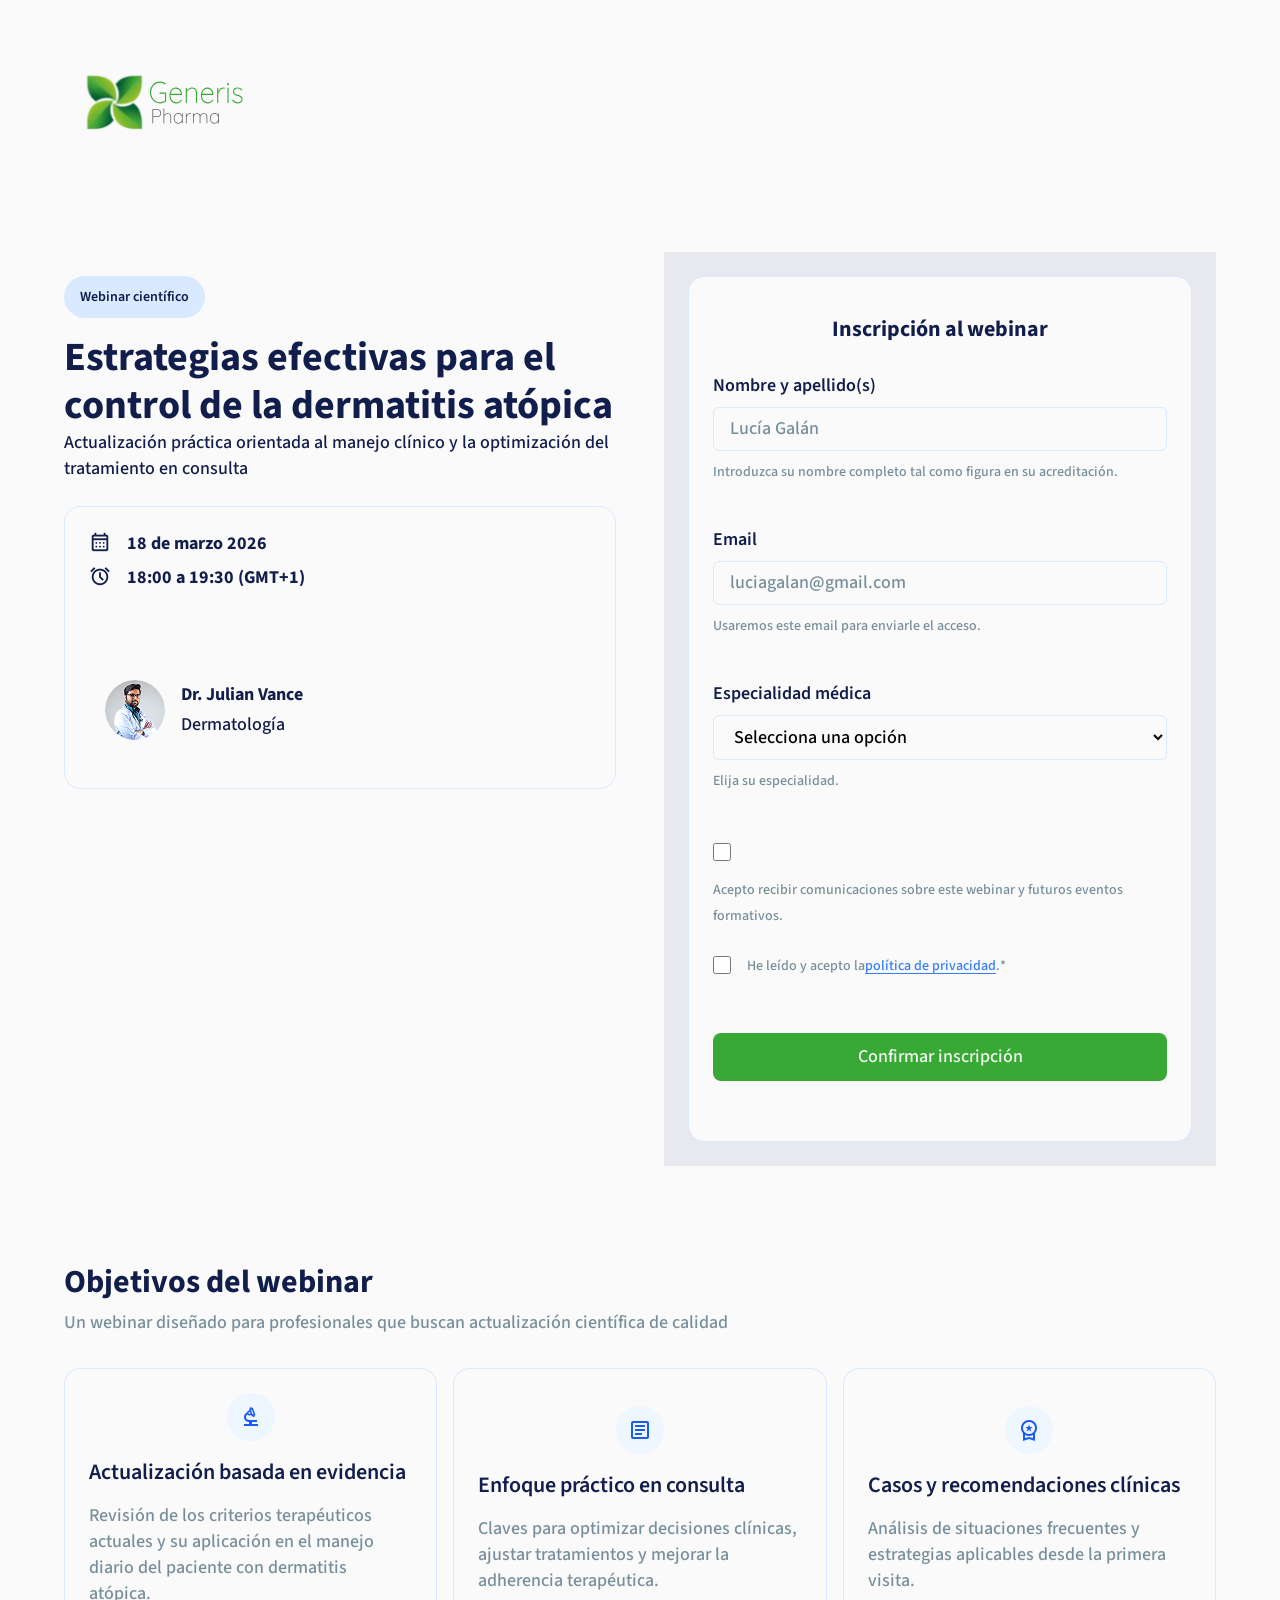
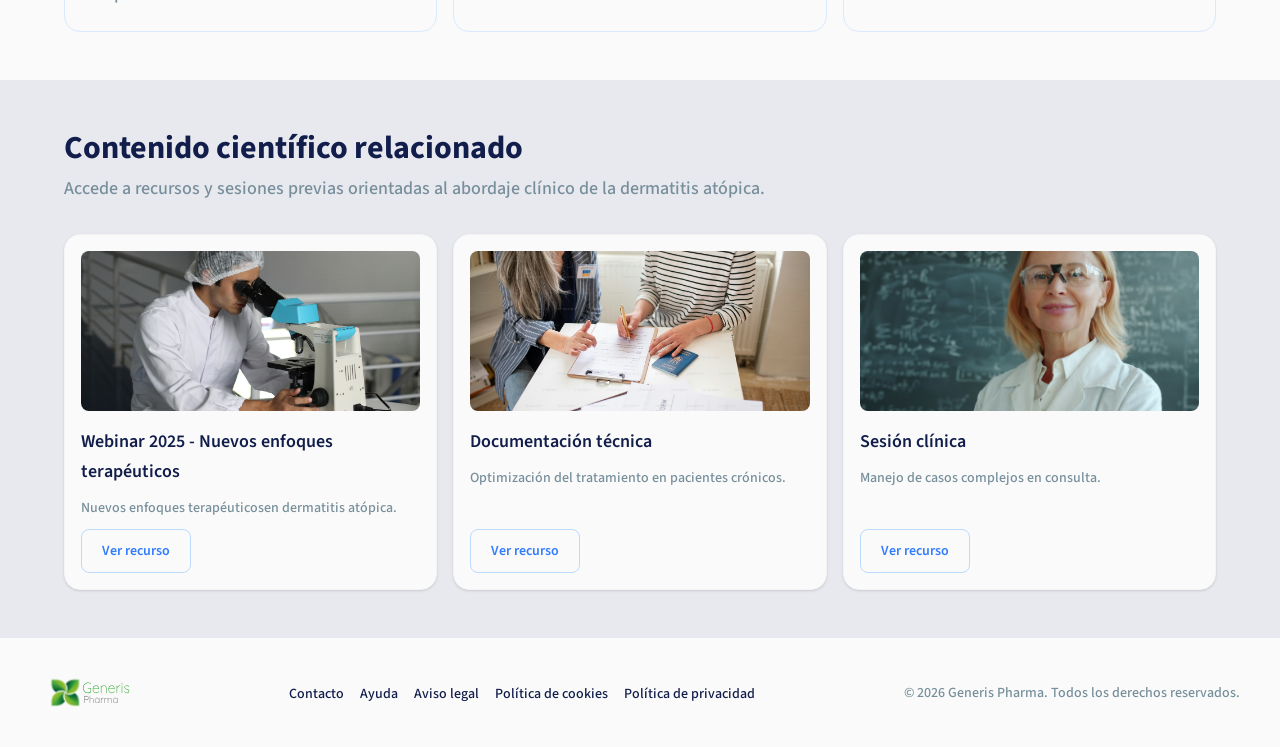
==== commit 02a6a62e: "fixing grid layout" ====
--- a/index.html
+++ b/index.html
@@ -136,7 +136,6 @@
               </form>
             </div>
           </div>
-
         </div>
       </section>
       <!-- OBJETIVES -->
--- a/styles.css
+++ b/styles.css
@@ -340,7 +340,6 @@
 
 .hero__content {
   padding: var(--space-md) 0;
-  grid-area: hero;
 }
 
 .hero__grid {
@@ -446,7 +445,6 @@
    - field: bloque label + control + hint + error
 ========================================================= */
 .hero__form {
-  grid-area: form;
   background: var(--color-background-subtle);
 }
 
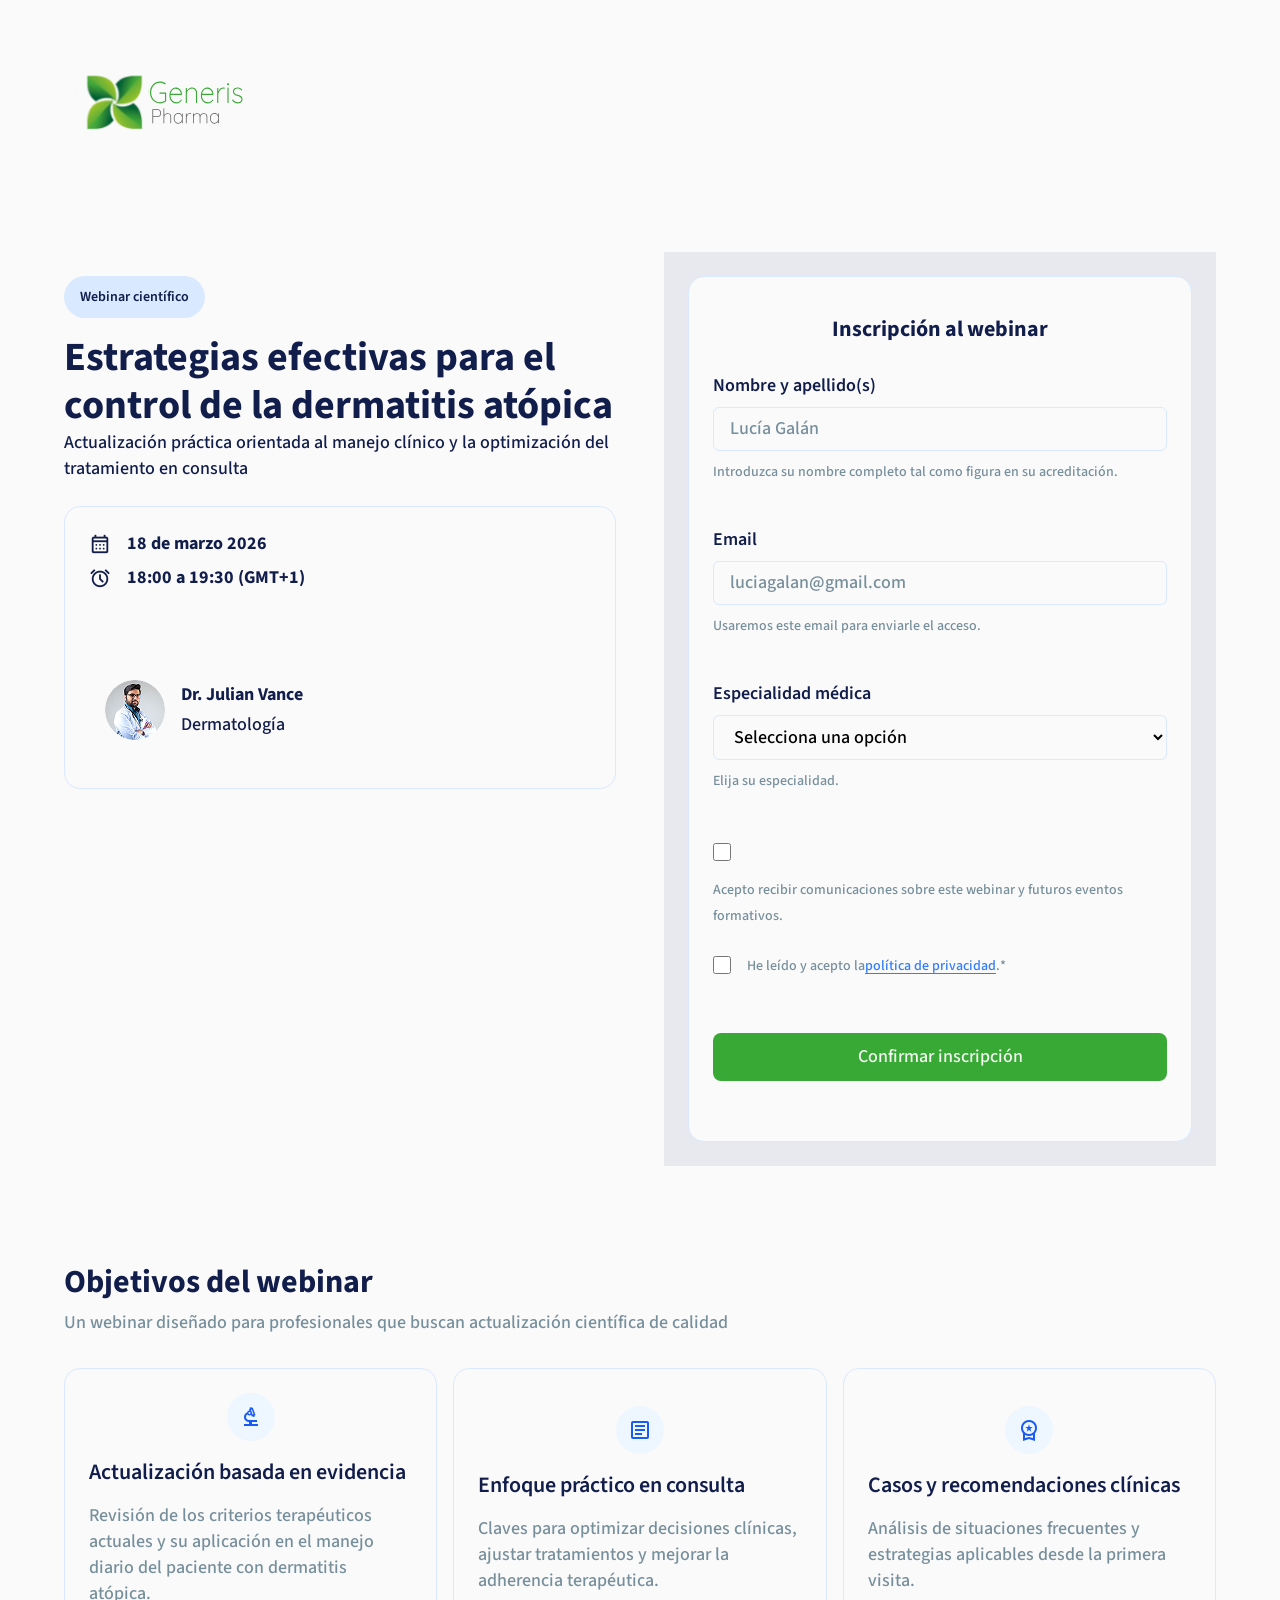
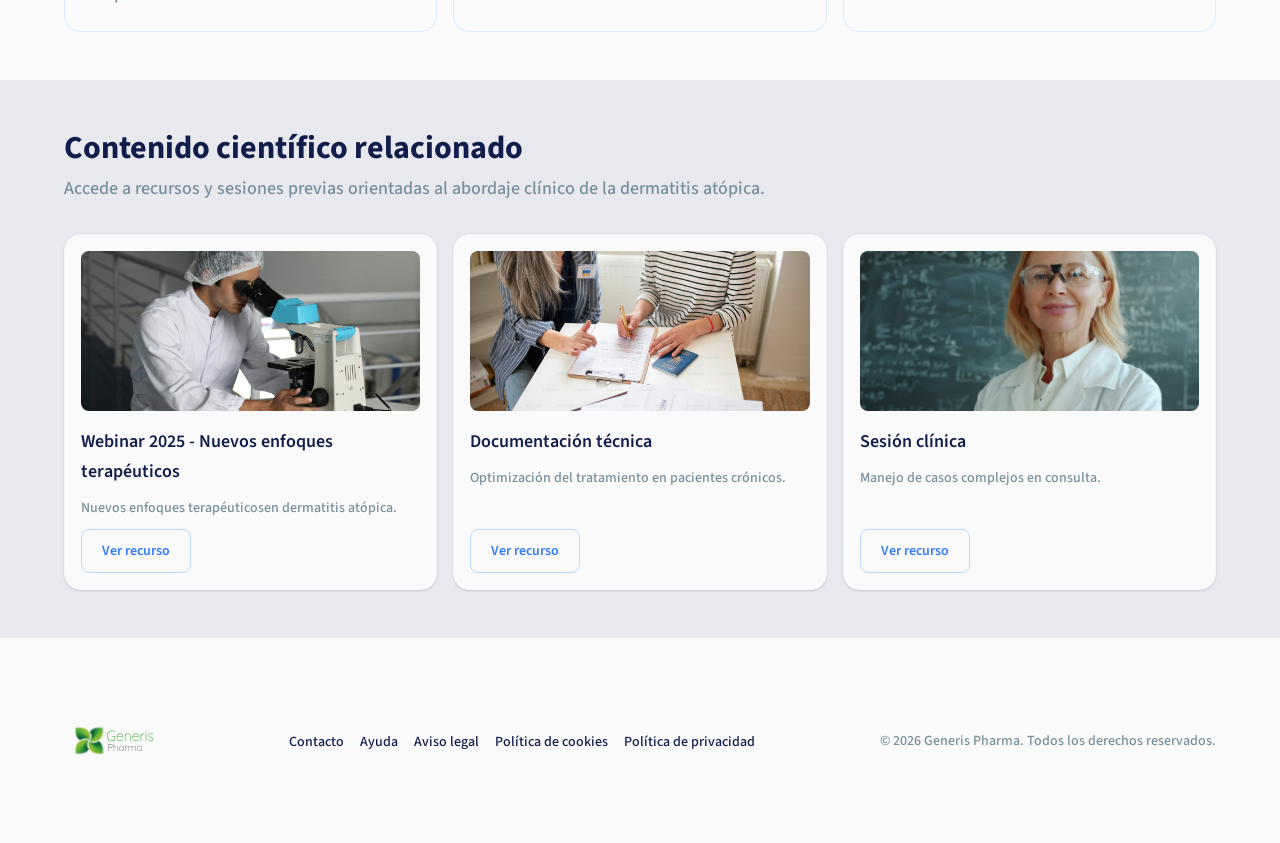
==== commit 6e3af422: "fixing problems: index, style y js" ====
--- a/index.html
+++ b/index.html
@@ -224,7 +224,7 @@
 
     <!-- FOOTER -->
     <footer class="site-footer">
-      <div class="footer__container">
+      <div class="container footer__container">
         <!-- Logo -->
         <img class="logo logo--small" src="./public/Generis_Pharma.svg" alt="Generis Pharma Logo" width="120" height="36">
 
--- a/styles.css
+++ b/styles.css
@@ -390,8 +390,8 @@
 /* Detalles del webinar (fecha/hora) */
 .meta-row {
   display: flex;
-  justify-content: center;
-  align-items: flex-start;
+  justify-content: flex-start;
+  align-items:center ;
   gap: var(--space-sm);
 
 }
@@ -416,13 +416,13 @@
   gap: 16px;
   align-self: stretch;
 }
+
 .speaker__avatar {
   width: 60px;
   height: 60px;
   aspect-ratio: 1/1;
 
   border-radius: 100px;
-  background: cover no-repeat;
 }
 
 .speaker__info {
@@ -455,7 +455,6 @@
   align-items: start;
   align-self: stretch;
 
-  background: var(--color-background-subtle);
   border-radius: var(--radius-lg);
   
 }
@@ -520,16 +519,16 @@
 }
 
 /* Estado de error en el input */
-.input.is-valid,
-.select.is-valid {
+.is-valid {
   border-color: var(--color-error);
-  outline: none;
-}
-
-.input.is-valid:focus,
-.select.is-valid:focus {
+}
+
+.is-valid:focus {
   outline: 2px solid var(--color-error);
-}
+  outline-offset: 2px;
+}
+
+
 
 .hint {
   padding: 2px 0;
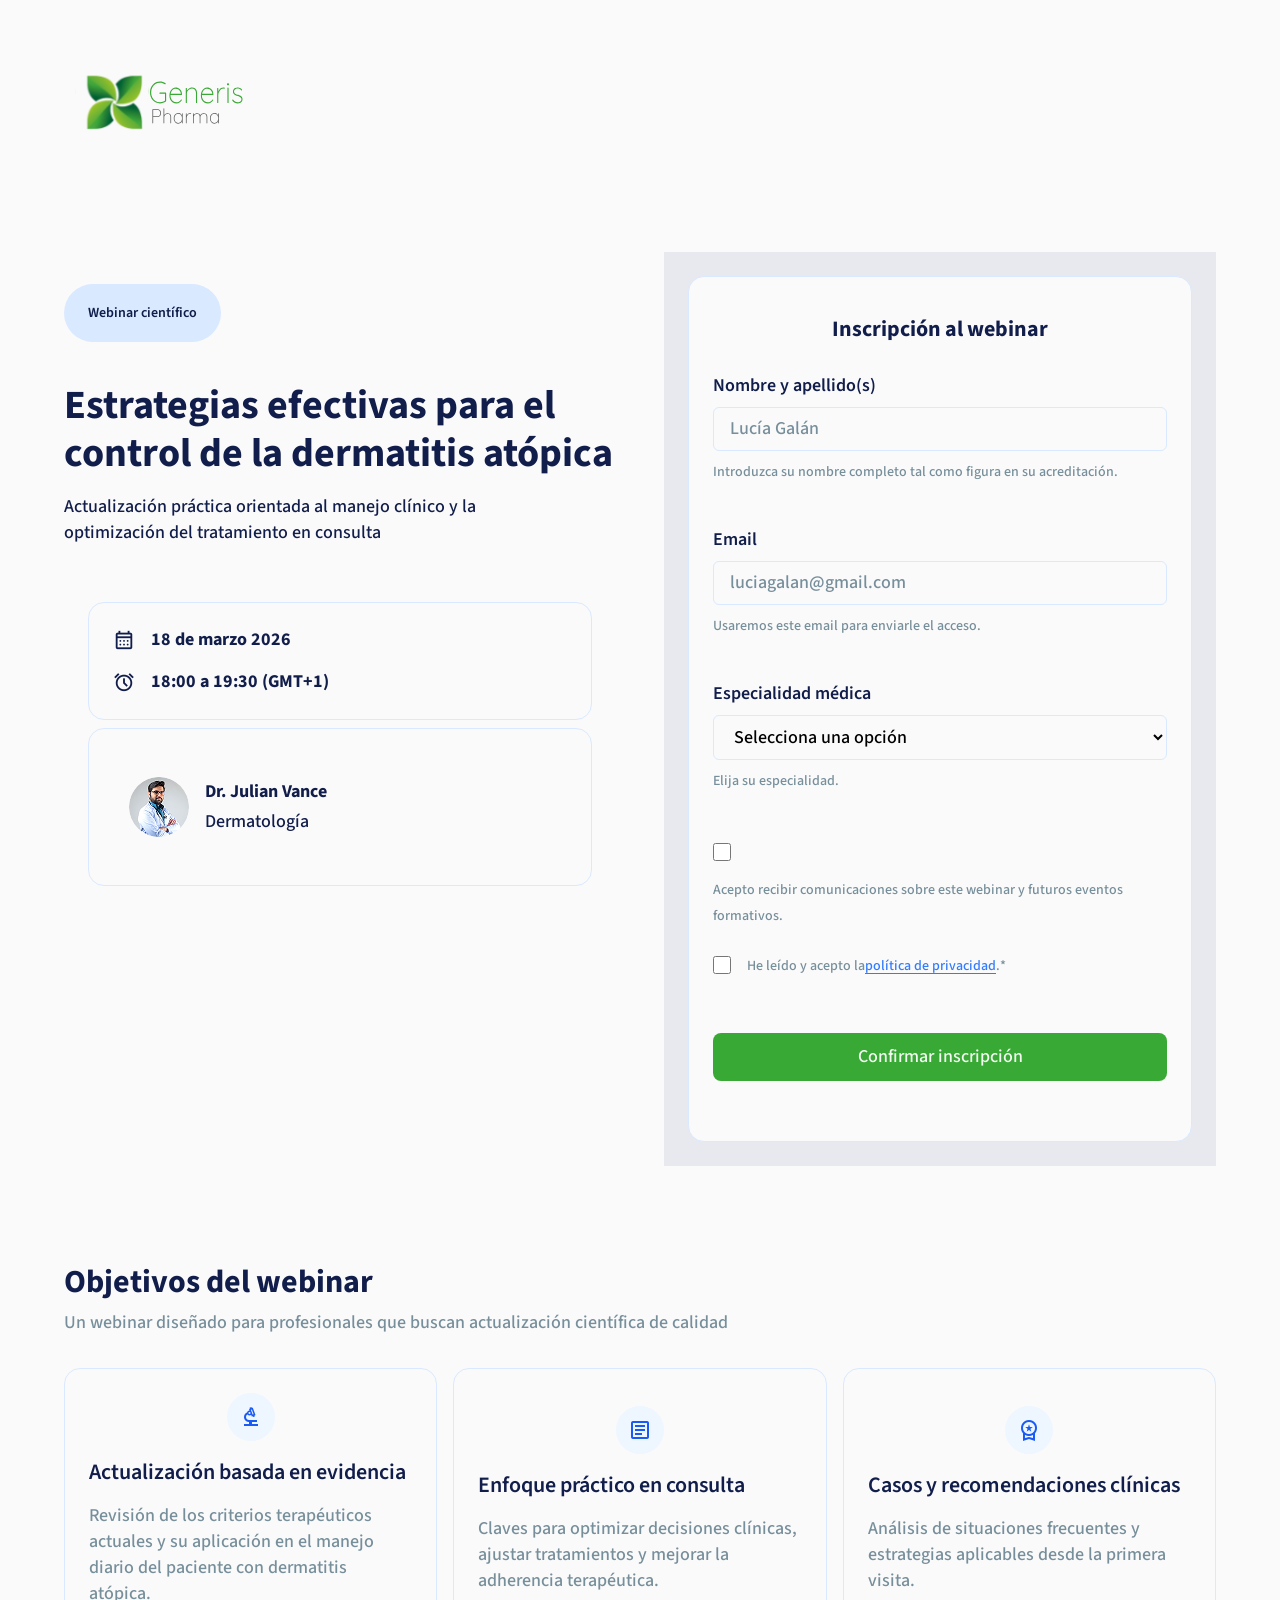
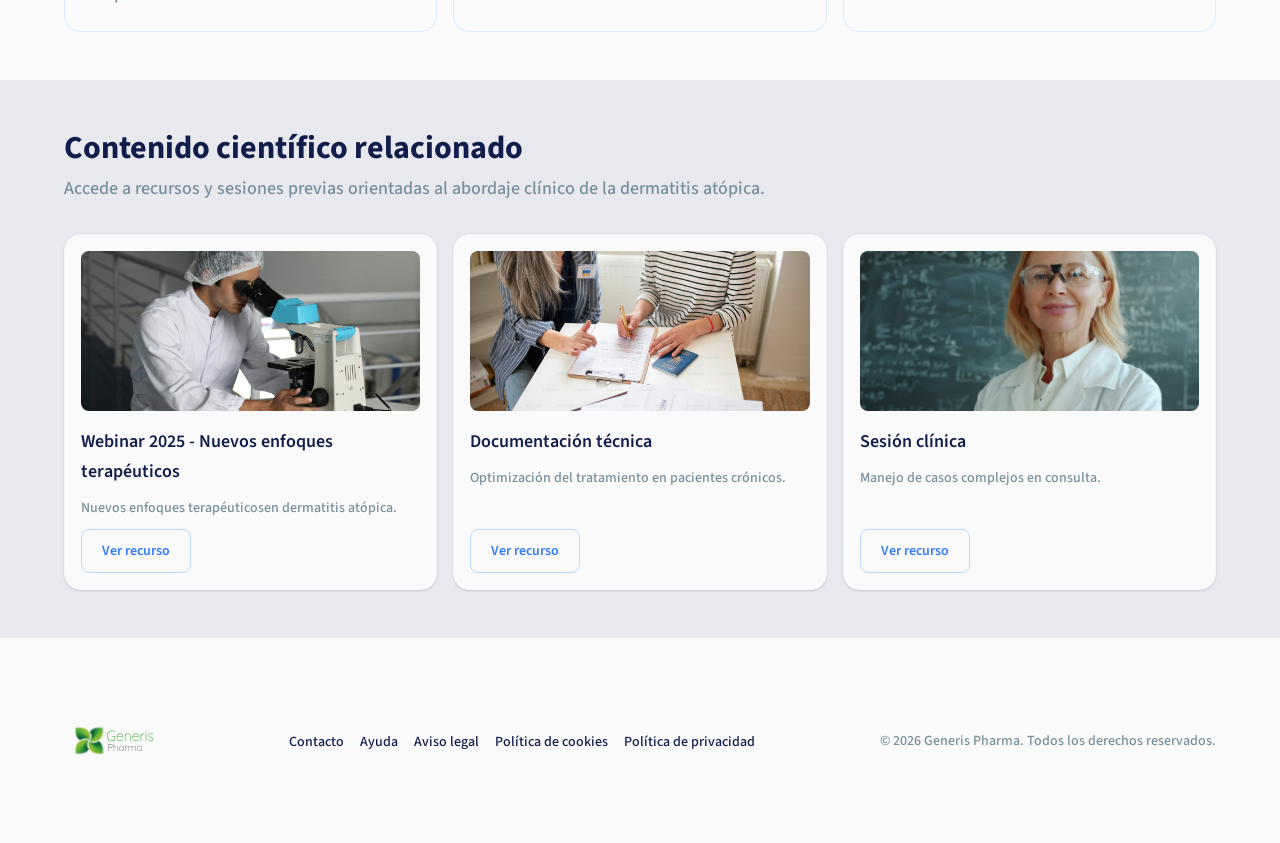
==== commit 3156a1e7: "update styles meta-card" ====
--- a/index.html
+++ b/index.html
@@ -49,30 +49,33 @@
               Actualización práctica orientada al manejo clínico y la optimización del tratamiento en consulta
             </p>
 
+            
             <div class="hero__meta" aria-label="Detalles del webinar">
-              <div class="meta-row">
-                <span class="meta-icon material-symbols-outlined" aria-hidden="true">calendar_month</span>
-                <span><strong>18 de marzo 2026</strong></span>
-              </div>
-
-              <div class="meta-row">
-                <span class="meta-icon material-symbols-outlined" aria-hidden="true">alarm</span>
-                <span><strong>18:00 a 19:30 (GMT+1)</strong></span>
-              </div>
-
-              <hr class="divider" />
-
-              <div class="speaker">
-                <img
-                  class="speaker__avatar"
-                  src="./public/speaker__photo.png"
-                  alt="Dr. Julian Vance"
-                  width="48"
-                  height="48"
-                />
-                <div class="speaker__info">
-                  <p class="speaker__name"><strong>Dr. Julian Vance</strong></p>
-                  <p class="speaker__role">Dermatología</p>
+              <div class="meta-card">
+                <div class="meta-row">
+                  <span class="meta-icon material-symbols-outlined" aria-hidden="true">calendar_month</span>
+                  <span><strong>18 de marzo 2026</strong></span>
+                </div>
+
+                <div class="meta-row">
+                  <span class="meta-icon material-symbols-outlined" aria-hidden="true">alarm</span>
+                  <span><strong>18:00 a 19:30 (GMT+1)</strong></span>
+                </div>
+              </div>
+              
+              <div class="speaker-card">
+                <div class="speaker">
+                  <img
+                    class="speaker__avatar"
+                    src="./public/speaker__photo.png"
+                    alt="Dr. Julian Vance"
+                    width="48"
+                    height="48"
+                  />
+                  <div class="speaker__info">
+                    <p class="speaker__name"><strong>Dr. Julian Vance</strong></p>
+                    <p class="speaker__role">Dermatología</p>
+                  </div>
                 </div>
               </div>
             </div>
--- a/styles.css
+++ b/styles.css
@@ -339,7 +339,12 @@
 }
 
 .hero__content {
-  padding: var(--space-md) 0;
+  padding: var(--space-lg) 0;
+}
+
+.hero__content h1 {
+  margin-top: var(--space-sm);
+  margin-bottom: var(--space-sm);
 }
 
 .hero__grid {
@@ -354,7 +359,7 @@
   display: inline-flex;
   align-items: center;
 
-  padding: var(--space-xs) var(--space-sm);
+  padding: var(--space-sm) var(--space-md);
   border-radius: 999px;
 
   background-color: var(--color-contrast-100);
@@ -363,13 +368,16 @@
   font-weight: var(--fw-semibold);
   font-size: var(--fs-small);
   
-  margin-bottom: var(--space-sm); /*!REVISAR*/
+  margin-bottom: var(--space-md);
 }
 
 /* Lead: párrafo con info importante de nuestro hero */
 .lead {
   font-size: var(--fs-body);
   color: var(--color-contrast-950);
+  margin-top: 0;
+  margin-bottom: var(--space-lg);
+  max-width: 52ch;
 }
 
 /* Meta info del hero (fecha/hora/ponente) */
@@ -381,10 +389,22 @@
   align-items: flex-start;
   gap: var(--space-xs);
   align-self: stretch;
+
+  background: transparent;
+}
+
+.meta-card,
+.speaker-card {
+  display: flex;
+  flex-direction: column;
+  align-items: flex-start;
+  gap: 16px;
+  align-self: stretch;
+
   border: 1px solid var(--color-contrast-100);
   border-radius: var(--radius-lg);
   background: var(--color-background);
-  margin-top: var(--space-md);
+  padding: var(--space-md);
 }
 
 /* Detalles del webinar (fecha/hora) */
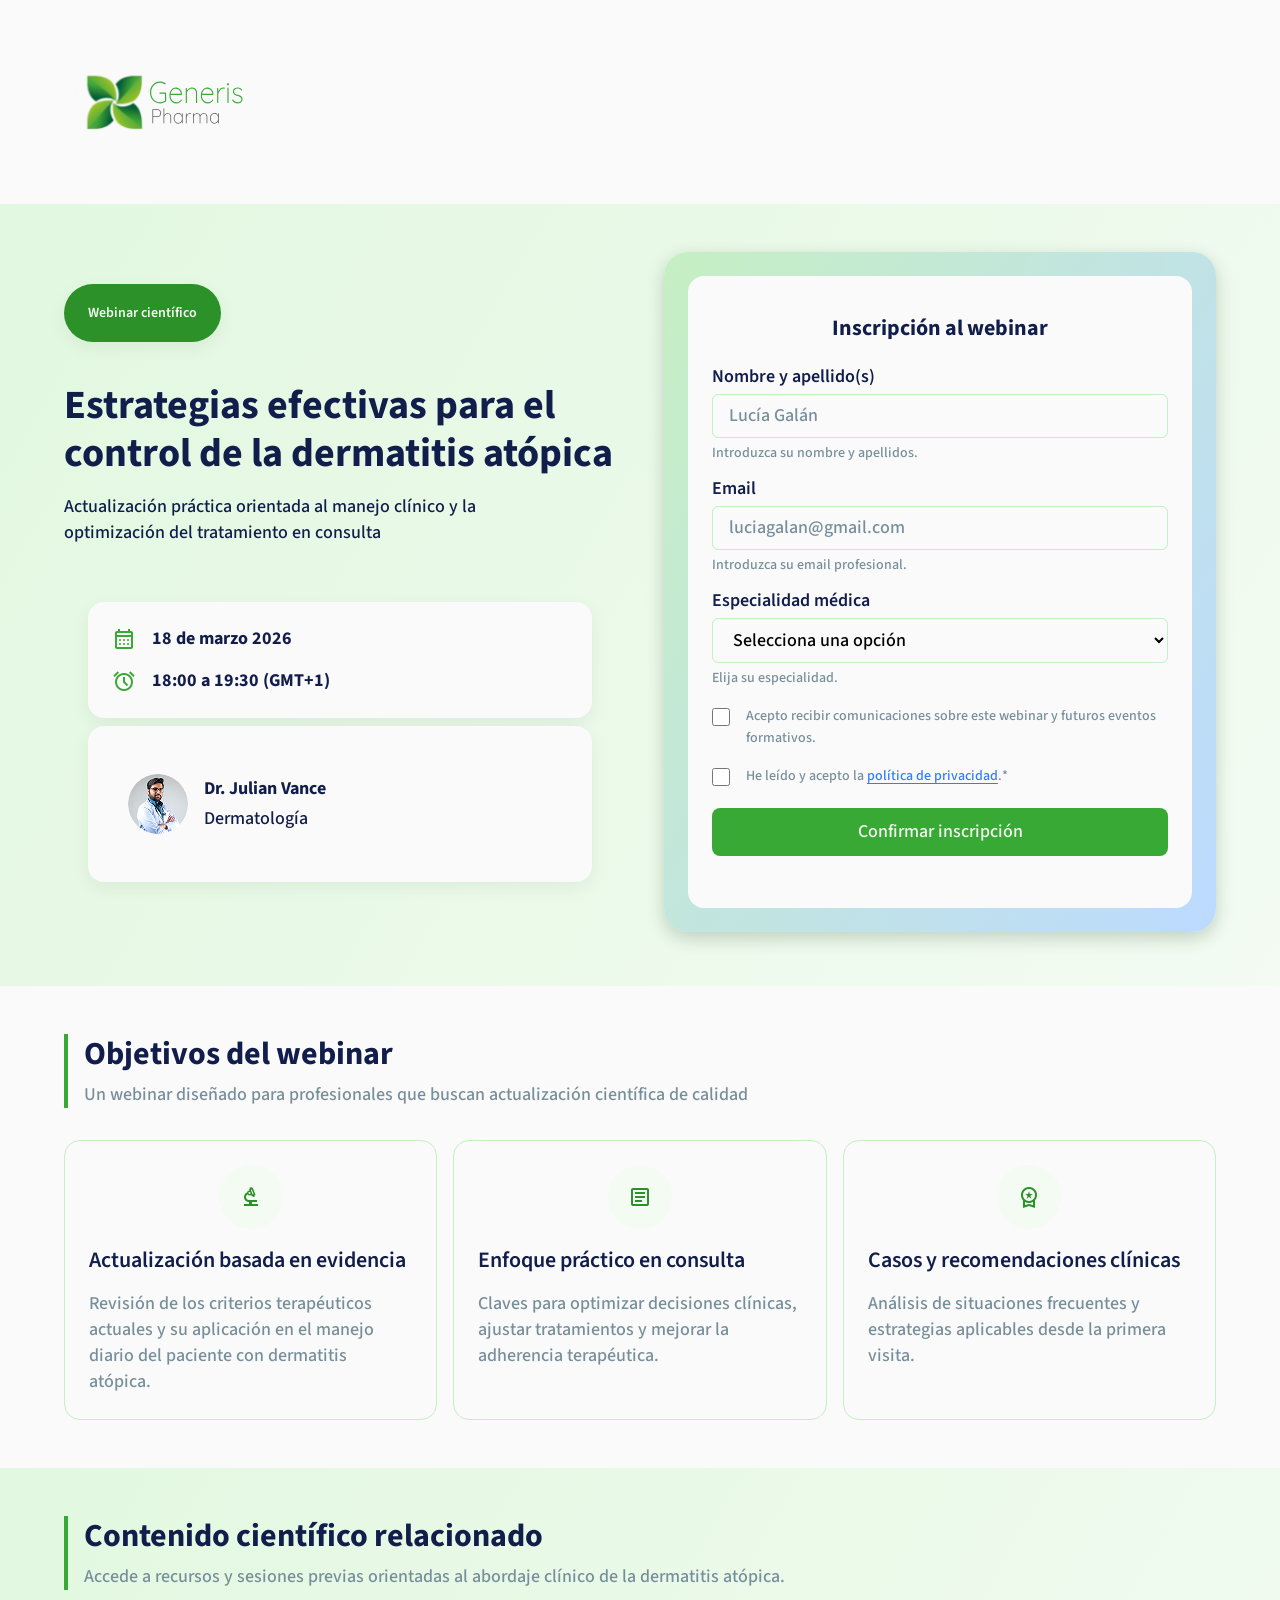
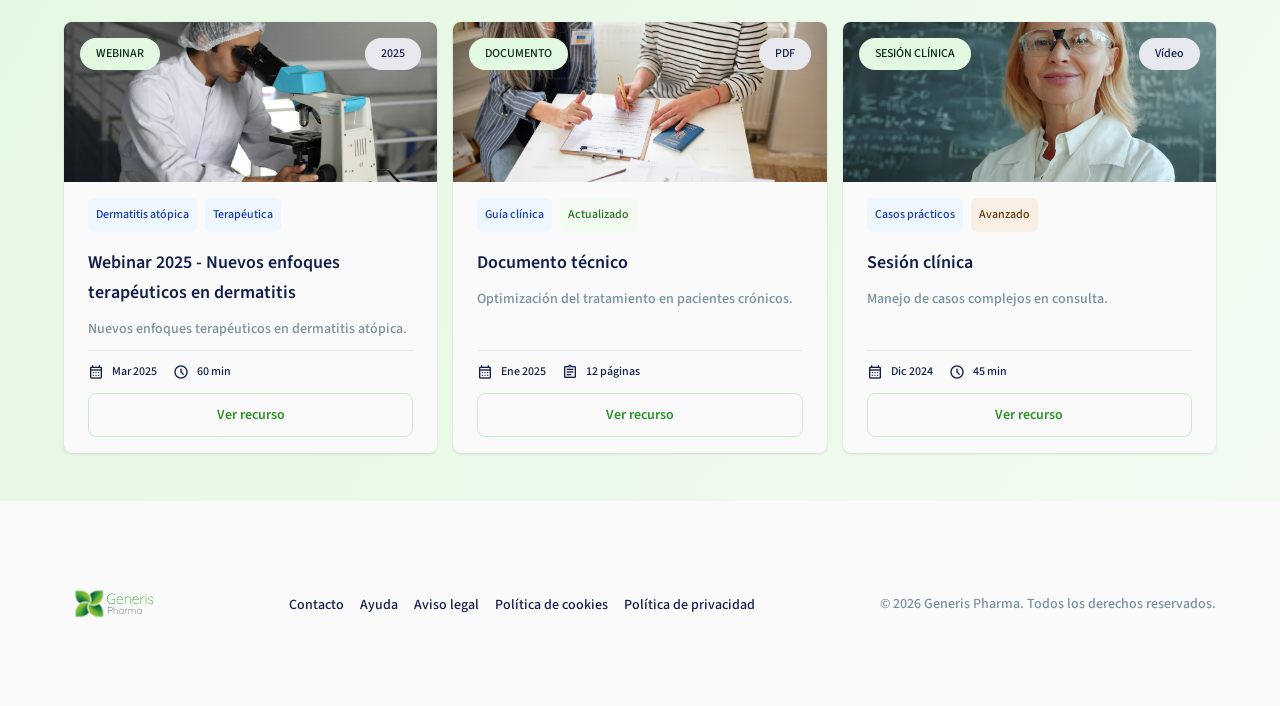
==== commit af85863e: "espacio checkbox" ====
--- a/index.html
+++ b/index.html
@@ -91,7 +91,7 @@
                 <div class="field">
                   <label for="fullName">Nombre y apellido(s)</label>
                   <input id="fullName" name="fullName" type="text" autocomplete="name" placeholder="Lucía Galán" required />
-                  <p class="hint">Introduzca su nombre completo tal como figura en su acreditación.</p>
+                  <p class="hint">Introduzca su nombre y apellidos.</p>
                   <p class="error" id="error-fullName" aria-live="polite"></p>
                 </div>
 
@@ -99,7 +99,7 @@
                 <div class="field">
                   <label for="email">Email</label>
                   <input id="email" name="email" type="email" autocomplete="email" placeholder="luciagalan@gmail.com" required />
-                  <p class="hint">Usaremos este email para enviarle el acceso.</p>
+                  <p class="hint">Introduzca su email profesional.</p>
                   <p class="error" id="error-email" aria-live="polite"></p>
                 </div>
 
@@ -127,7 +127,7 @@
                 <div class="checkbox">
                   <input id="privacy" name="privacy" type="checkbox" required />
                   <label for="privacy">
-                    He leído y acepto la <a href="#" target="_blank" rel="noopener"> política de privacidad</a>.
+                    He leído y acepto la&nbsp<a href="#" target="_blank" rel="noopener">política de privacidad</a>.
                     <span aria-hidden="true">*</span>
                   </label>
                 </div>
@@ -144,11 +144,13 @@
       <!-- OBJETIVES -->
       <section class="section" aria-labelledby="objectives-title">
         <div class="container">
-          <h2 id="objectives-title">Objetivos del webinar</h2>
-          <p class="section__lead">
-            Un webinar diseñado para profesionales que buscan actualización científica de calidad
-          </p>
-
+
+          <div class="section-header">
+            <h2 id="objectives-title">Objetivos del webinar</h2>
+            <p class="section__lead">
+              Un webinar diseñado para profesionales que buscan actualización científica de calidad
+            </p>
+          </div>
           <!-- ITEM CARDS -->
           <div class="cards">
             <!-- Item -->
@@ -190,35 +192,131 @@
       <!-- SCIENTIFIC CONTENT -->
       <section class="section section--subtle" aria-labelledby="resources-title">
         <div class="container">
-          <h2 id="resources-title">Contenido científico relacionado</h2>
-          <p class="section__lead">
-            Accede a recursos y sesiones previas orientadas al abordaje clínico de la dermatitis atópica.
-          </p>
+
+          <div class="section-header">
+            <h2 id="resources-title">Contenido científico relacionado</h2>
+            <p class="section__lead">
+              Accede a recursos y sesiones previas orientadas al abordaje clínico de la dermatitis atópica.
+            </p>
+          </div>
 
           <!-- ITEM CARDS -->
           <div class="cards">
             <!-- Item -->
             <article class="resource-card">
-              <img src="./public/contenido-webinar.avif" alt="Investigador en laboratorio usando un microscopio" loading="lazy">
-              <h3>Webinar 2025 - Nuevos enfoques terapéuticos</h3>
-              <p>Nuevos enfoques terapéuticosen dermatitis atópica.</p>
-              <a class="btn btn--tertiary" href="#" aria-label="Ver recurso: Webinar 2025 — Nuevos enfoques terapéuticos">Ver recurso</a>
+              <div class="resource-card__media">
+                <img
+                  src="./public/contenido-webinar.avif"
+                  alt="Investigador en laboratorio usando un microscopio"
+                  loading="lazy"
+                />
+
+                <span class="resource-card__badge">WEBINAR</span>
+                <span class="resource-card__year">2025</span>
+              </div>
+
+              <div class="resource-card__body">
+                <div class="resource-card__tags" aria-label="Etiquetas del contenido">
+                  <span class="tag tag--blue">Dermatitis atópica</span>
+                  <span class="tag tag--blue">Terapéutica</span>
+                </div>
+
+                <h3>Webinar 2025 - Nuevos enfoques terapéuticos en dermatitis</h3>
+
+                <p>Nuevos enfoques terapéuticos en dermatitis atópica.</p>
+
+                <div class="resource-card__meta" aria-label="Metadatos del recurso">
+                  <span class="resource-card__meta-item">
+                    <span class="material-symbols-outlined" aria-hidden="true">calendar_month</span>
+                    Mar 2025
+                  </span>
+
+                  <span class="resource-card__meta-item">
+                    <span class="material-symbols-outlined" aria-hidden="true">schedule</span>
+                    60 min
+                  </span>
+                </div>
+
+                <a class="btn btn--tertiary" href="#" aria-label="Ver recurso: Webinar 2025 — Nuevos enfoques terapéuticos">Ver recurso</a>
+              </div>
             </article>
 
             <!-- Item -->
             <article class="resource-card">
-              <img src="./public/contenido-documento.avif" alt="Profesionales revisando documentación clínica" loading="lazy">
-              <h3>Documentación técnica</h3>
-              <p>Optimización del tratamiento en pacientes crónicos.</p>
-              <a class="btn btn--tertiary" href="#" aria-label="Ver recurso: Documentación técnica">Ver recurso</a>
+              <div class="resource-card__media">
+                <img
+                  src="./public/contenido-documento.avif"
+                  alt="Profesionales revisando documentación clínica"
+                  loading="lazy"
+                />
+
+                <span class="resource-card__badge">DOCUMENTO</span>
+                <span class="resource-card__year">PDF</span>
+              </div>
+
+              <div class="resource-card__body">
+                <div class="resource-card__tags" aria-label="Etiquetas del contenido">
+                  <span class="tag tag--blue">Guía clínica</span>
+                  <span class="tag tag--green">Actualizado</span>
+                </div>
+
+                <h3>Documento técnico</h3>
+
+                <p>Optimización del tratamiento en pacientes crónicos.</p>
+
+                <div class="resource-card__meta" aria-label="Metadatos del recurso">
+                  <span class="resource-card__meta-item">
+                    <span class="material-symbols-outlined" aria-hidden="true">calendar_month</span>
+                    Ene 2025
+                  </span>
+
+                  <span class="resource-card__meta-item">
+                    <span class="material-symbols-outlined" aria-hidden="true">assignment</span>
+                    12 páginas
+                  </span>
+                </div>
+
+                <a class="btn btn--tertiary" href="#" aria-label="Ver recurso: Documentación técnica">Ver recurso</a>
+              </div>
             </article>
 
             <!-- Item -->
             <article class="resource-card">
-              <img src="./public/contenido-sesión.avif" alt="Profesional sanitario en un entorno clínico" loading="lazy">
-              <h3>Sesión clínica</h3>
-              <p>Manejo de casos complejos en consulta.</p>
-              <a class="btn btn--tertiary" href="#" aria-label="Ver recurso: Sesión clínica">Ver recurso</a>
+              <div class="resource-card__media">
+                <img
+                  src="./public/contenido-sesión.avif"
+                  alt="Profesional sanitario en un entorno clínico"
+                  loading="lazy"
+                />
+
+                <span class="resource-card__badge">SESIÓN CLÍNICA</span>
+                <span class="resource-card__year">Vídeo</span>
+              </div>
+
+              <div class="resource-card__body">
+                <div class="resource-card__tags" aria-label="Etiquetas del contenido">
+                  <span class="tag tag--blue">Casos prácticos</span>
+                  <span class="tag tag--orange">Avanzado</span>
+                </div>
+
+                <h3>Sesión clínica</h3>
+
+                <p>Manejo de casos complejos en consulta.</p>
+
+                <div class="resource-card__meta" aria-label="Metadatos del recurso">
+                  <span class="resource-card__meta-item">
+                    <span class="material-symbols-outlined" aria-hidden="true">calendar_month</span>
+                    Dic 2024
+                  </span>
+
+                  <span class="resource-card__meta-item">
+                    <span class="material-symbols-outlined" aria-hidden="true">schedule</span>
+                    45 min
+                  </span>
+                </div>
+
+                <a class="btn btn--tertiary" href="#" aria-label="Ver recurso: Sesión clínica - Manejo de casos complejos en consulta.">Ver recurso</a>
+              </div>
             </article>
           </div>
         </div>
--- a/styles.css
+++ b/styles.css
@@ -210,12 +210,15 @@
 }
 
 .section {
-background: var(--color-background);
+  background: var(--color-background);
 }
 
 .section--subtle {
-  background: var(--color-background-subtle);
-
+  background: linear-gradient(
+    120deg,
+    var(--color-primary-100),
+    var(--color-primary-50)
+  );
 }
 
 .surface {
@@ -289,8 +292,8 @@
   align-items: center;
   gap: 6px;
   background: transparent;
-  color: var(--color-contrast-500);
-  border: 1.5px solid var(--color-contrast-200);
+  color: var(--color-primary-600);
+  border: 1.5px solid var(--color-primary-200);
   border-radius: var(--radius-md);
   font-weight: var(--fw-semibold);
   font-size: var(--fs-small);
@@ -300,14 +303,14 @@
 }
 
 .btn--tertiary:hover {
-  background-color: var(--color-contrast-50);
-  border-color: var(--color-contrast-300);
-  color: var(--color-contrast-500);
+  background-color: var(--color-primary-50);
+  border-color: var(--color-primary-400);
+  color: var(--color-primary-700);
   text-decoration: none;
 }
 
 .btn--tertiary:focus-visible {
-  outline: 3px solid var(--color-contrast-300);
+  outline: 2px solid var(--color-primary-900);
   outline-offset: 2px;
 }
 
@@ -327,15 +330,19 @@
 
 /* =========================================================
   HERO (Mobile-first)
-   Estructura esperada en HTML:
+   Estructura en HTML:
    - .hero
      - .container.hero__grid
        - .hero__content
-       - .hero__form (estilos justo arriba)
+       - .hero__form
 ========================================================= */
 
 .hero {
-  background: var(--color-background);
+  background: linear-gradient(
+    120deg,
+    var(--color-primary-100),
+    var(--color-primary-50)
+  );
 }
 
 .hero__content {
@@ -362,9 +369,9 @@
   padding: var(--space-sm) var(--space-md);
   border-radius: 999px;
 
-  background-color: var(--color-contrast-100);
-  color: var(--color-contrast-950);
-
+  background: var(--color-primary-600);
+  color: var(--color-primary-50);
+  box-shadow: 0 6px 18px rgba(10, 41, 11, 0.06);
   font-weight: var(--fw-semibold);
   font-size: var(--fs-small);
   
@@ -401,7 +408,7 @@
   gap: 16px;
   align-self: stretch;
 
-  border: 1px solid var(--color-contrast-100);
+  box-shadow: 0 6px 18px rgba(10, 41, 11, 0.06);
   border-radius: var(--radius-lg);
   background: var(--color-background);
   padding: var(--space-md);
@@ -417,15 +424,8 @@
 }
 
 .meta-icon {
-  color: var(--color-contrast-950);
-  font-size: 22px;
-}
-
-/* Línea divisora de info*/ /*!REVISAR*/
-.divider {
-  border: 0;
-  border-top: 1px solid var(--color-support);
-  margin: var(--space-md) 0;
+  color: var(--color-primary-500);
+  font-size: 24px;
 }
 
 /* Ponente */
@@ -452,6 +452,7 @@
   align-items: flex-start;
   gap: 4px;
 }
+
 .speaker__name {
     color: var(--color-contrast-950);
 }
@@ -465,17 +466,25 @@
    - field: bloque label + control + hint + error
 ========================================================= */
 .hero__form {
-  background: var(--color-background-subtle);
+  box-shadow: 0 6px 18px rgba(10, 41, 11, 0.2);
+  border-radius: var(--space-md);
+  
+  background: linear-gradient(
+    120deg,
+    var(--color-primary-200),
+    var(--color-contrast-200)
+  );
+
+  padding: 8px;
+  
 }
 
 .form-surface {
   display: flex;
-  padding: var(--space-md);
+  padding: var(--space-sm);
   justify-content: center;
   align-items: start;
   align-self: stretch;
-
-  border-radius: var(--radius-lg);
   
 }
 
@@ -483,12 +492,10 @@
   display: flex;
   padding: var(--space-md);
   flex-direction: column;
-  align-items: stretch;
-  gap: var(--space-sm);
+  gap: var(--space-xs);
   width: 100%;
 
   background: var(--color-background);
-  border: 1px solid var(--color-contrast-100);
   border-radius: var(--radius-lg);
 }
 
@@ -504,8 +511,9 @@
   display: flex;
   flex-direction: column;
   align-items: flex-start;
-  gap: var(--space-xs);
-  align-self: stretch;
+  gap: 4px;
+  padding: 0;
+  margin: 0;
 }
 
 label {
@@ -522,7 +530,7 @@
   width: 100%;
   padding: var(--space-xs) var(--space-sm);
   border-radius: var(--radius-sm);
-  border: 1px solid var(--color-contrast-100);
+  border: 1px solid var(--color-primary-200);
   background: var(--color-background);
 }
 
@@ -533,25 +541,23 @@
 input:focus,
 select:focus,
 textarea:focus {
-  outline: 2px solid var(--color-contrast-900);
+  outline: 2px solid var(--color-primary-900);
   outline-offset: 2px;
   border-color: transparent;
 }
 
 /* Estado de error en el input */
-.is-valid {
+.is-invalid {
   border-color: var(--color-error);
 }
 
-.is-valid:focus {
+.is-invalid:focus {
   outline: 2px solid var(--color-error);
   outline-offset: 2px;
 }
 
-
-
 .hint {
-  padding: 2px 0;
+  padding: 0;
   font-size: var(--fs-small);
   color: var(--color-support);
 }
@@ -561,10 +567,10 @@
   font-size: var(--fs-small);
   line-height: var(--lh-small);
   color: var(--color-error);
-  min-height: 18px;
-}
-
-/* Checkbox */ /*!REVISAR*/
+  min-height: 0;
+}
+
+/* Checkbox */
 .checkbox {
   display: flex;
   flex-direction: row;
@@ -573,7 +579,6 @@
   align-items: flex-start;
   gap: var(--space-sm);
   align-self: stretch;
-  flex-wrap: wrap;
 }
 
 .checkbox input[type="checkbox"] {
@@ -590,7 +595,9 @@
   font-size: var(--fs-small);
   color: var(--color-support);
   cursor: pointer;
-}
+  line-height: 1.6;
+}
+
 
 /* Nota de estado del formulario (success / error general) */
 .form__note {
@@ -647,8 +654,12 @@
 
 
 /* =========================================================
-  CARDS
-========================================================= */
+  SECCIONES Y CARDS
+========================================================= */
+.section-header {
+  border-left: 4px solid #39A935;
+  padding-left: var(--space-sm);
+}
 
 .cards {
   display: grid;
@@ -660,14 +671,15 @@
   display: flex;
   padding: var(--space-md);
   flex-direction: column;
-  justify-content: center;
+  justify-content: flex-start;
   align-items: center;
   gap: var(--space-sm);
   align-self: stretch;
+  flex: 1;
 
   max-width: 400px;
   border-radius: 16px;
-  border: 1px solid var(--color-contrast-100);
+  border: 1px solid var(--color-primary-200);
   background: var(--color-background);
 }
 
@@ -679,40 +691,117 @@
   display: flex;
   align-items: center;
   justify-content: center;
-  width: 48px;
-  height: 48px;
+  width: 64px;
+  height: 64px;
   border-radius: 50%;
-  background: var(--color-contrast-50);
-  color: var(--color-contrast-600);
+  background: var(--color-primary-50);
   flex-shrink: 0;
 }
+
 .card__icon .meta-icon {
-  color: var(--color-contrast-600);
+  color: var(--color-primary-600);
   font-size: 24px;
 }
 
-
 .resource-card {
   display: flex;
+  flex-direction: column;
+  overflow: hidden;
+
+  border-radius: var(--radius-md);
   max-width: 400px;
-  padding: 16px;
-  flex-direction: column;
-  align-items: flex-start;
-  gap: 8px;
-  align-self: stretch;
-
-  border-radius: 16px;
-  border: 1px solid #F3F4F6;
-
-  background: var(--color-background, #FAFAFA);
+  background: var(--color-background);
   box-shadow: 0 1px 3px 0 rgba(0, 0, 0, 0.10), 0 1px 2px -1px rgba(0, 0, 0, 0.10);
-}
-
-.resource-card img {
+
+  transition: transform .2s ease, box-shadow .2s ease;
+}
+
+.resource-card:hover {
+  transform: translateY(-4px);
+  box-shadow: 0 12px 28px rgba(10,41,11,0.12);
+}
+
+.resource-card__media {
+  position: relative;
+}
+
+.resource-card__media img {
   width: 100%;
   height: 160px;
   object-fit: cover;
-  border-radius: var(--radius-md);
+  border-radius: 0;
+  display: block;
+}
+
+.resource-card__badge,
+.resource-card__year {
+  position: absolute;
+  top: 16px;
+  display: inline-flex;
+  align-items: center;
+  justify-content: center;
+  min-height: 32px;
+  padding: 0 var(--space-sm);
+  border-radius: 999px;
+
+  font-size: 0.75rem;
+}
+
+.resource-card__badge {
+  left: 16px;
+  background: var(--color-primary-100);
+  color: var(--color-primary-950);
+}
+
+.resource-card__year {
+  right: 16px;
+  background: var(--color-background-subtle);
+  color: var(--color-contrast-950);
+}
+
+.resource-card__body {
+  display: flex;
+  flex-direction: column;
+  gap: var(--space-xs);
+  padding: var(--space-sm) var(--space-md);
+  flex: 1;
+}
+
+.resource-card__tags {
+  display: flex;
+  flex-wrap: wrap;
+  gap: var(--space-xs);
+}
+
+.tag {
+  display: inline-flex;
+  align-items: center;
+  min-height: 32px;
+  padding: 4px 8px;
+
+  border-radius: var(--radius-sm);
+
+  font-size: 0.75rem;
+}
+
+.tag--blue {
+  background-color: var(--color-contrast-50);
+  color: var(--color-contrast-800) ;
+}
+
+.tag--green {
+  background-color: var(--color-primary-50);
+  color: var(--color-primary-700);
+}
+
+.tag--orange {
+  background-color: #f8eee3;
+  color: #633809;
+}
+
+.tag--grey {
+  background-color: var(--color-background-subtle);
+  color: var(--color-contrast-950);
 }
 
 .resource-card h3 {
@@ -723,6 +812,28 @@
 .resource-card p {
   font-size: var(--fs-small);
   flex: 1;
+}
+
+.resource-card__meta {
+  display: flex;
+  flex-wrap: wrap;
+  gap: var(--space-sm);
+  border-top: 1px solid var(--color-background-subtle);
+  padding-top: var(--space-xs);
+  margin-top: auto;
+}
+
+.resource-card__meta-item {
+  display: inline-flex;
+  align-items: center;
+  gap: var(--space-xs);
+  color: var(--color-contrast-950);
+
+  font-size: 0.75rem;
+}
+
+.resource-card__meta-item .material-symbols-outlined {
+  font-size: 16px;
 }
 
 
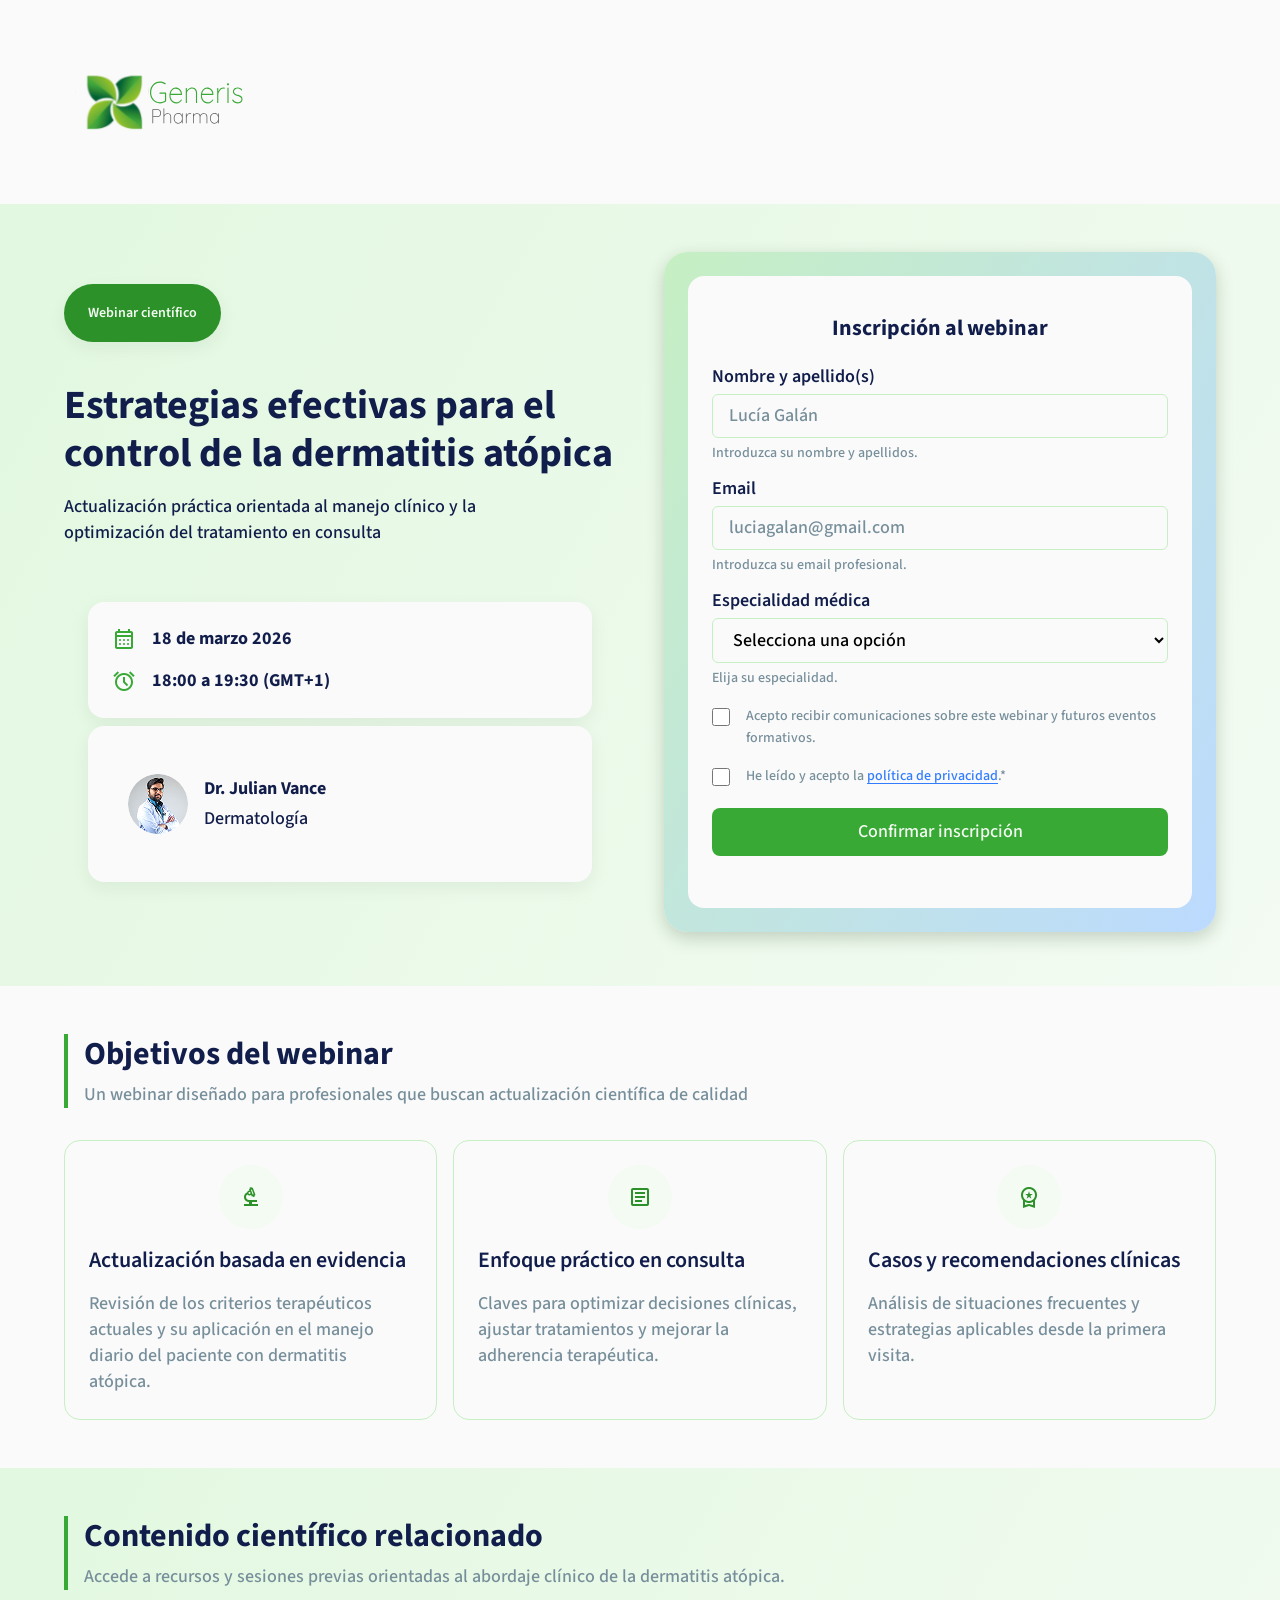
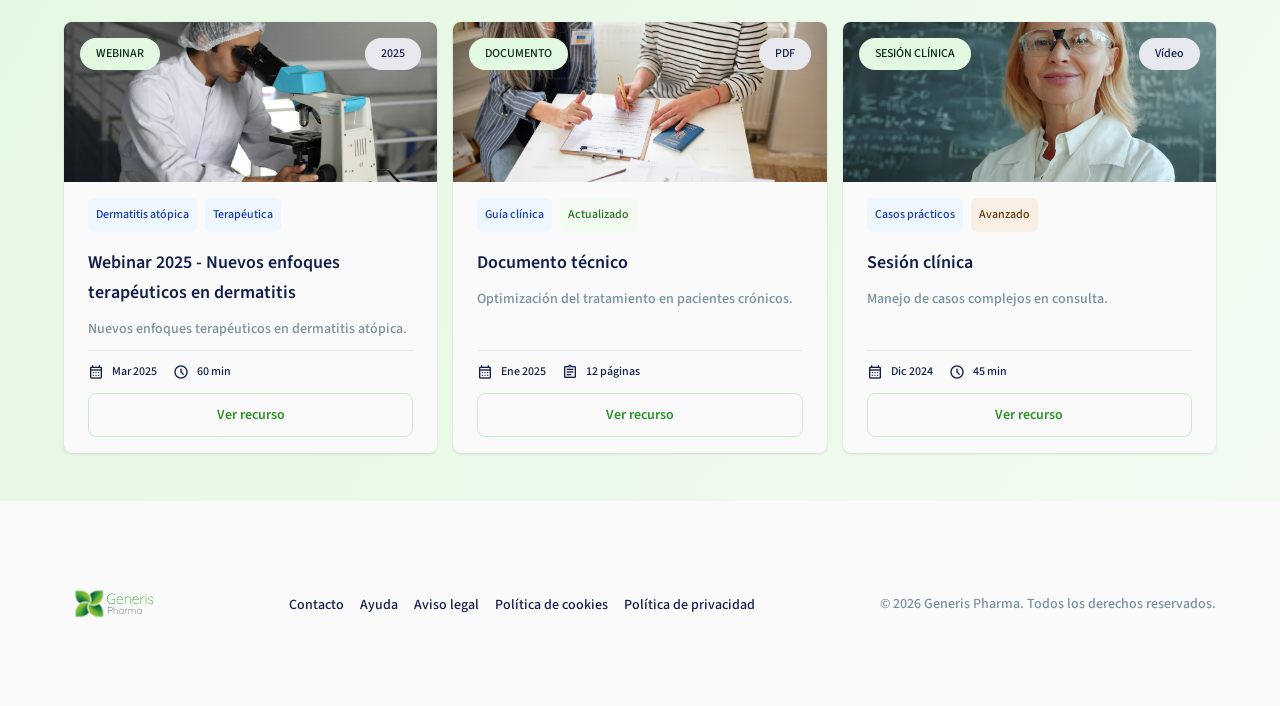
==== commit 408079ce: "ajuste privacidad" ====
--- a/index.html
+++ b/index.html
@@ -127,9 +127,11 @@
                 <div class="checkbox">
                   <input id="privacy" name="privacy" type="checkbox" required />
                   <label for="privacy">
-                    He leído y acepto la&nbsp<a href="#" target="_blank" rel="noopener">política de privacidad</a>.
-                    <span aria-hidden="true">*</span>
-                  </label>
+                    He leído y acepto la&nbsp
+                    <span class="nowrap">
+                      <a href="#" target="_blank" rel="noopener">política de privacidad</a><span aria-hidden="true">.*</span>
+                  </span>
+                  
                 </div>
                 <p class="error" id="error-privacy" aria-live="polite"></p>
 
--- a/styles.css
+++ b/styles.css
@@ -581,6 +581,10 @@
   align-self: stretch;
 }
 
+.checkbox .nowrap {
+  white-space: nowrap;
+}
+
 .checkbox input[type="checkbox"] {
   width: 18px;
   height: 18px;
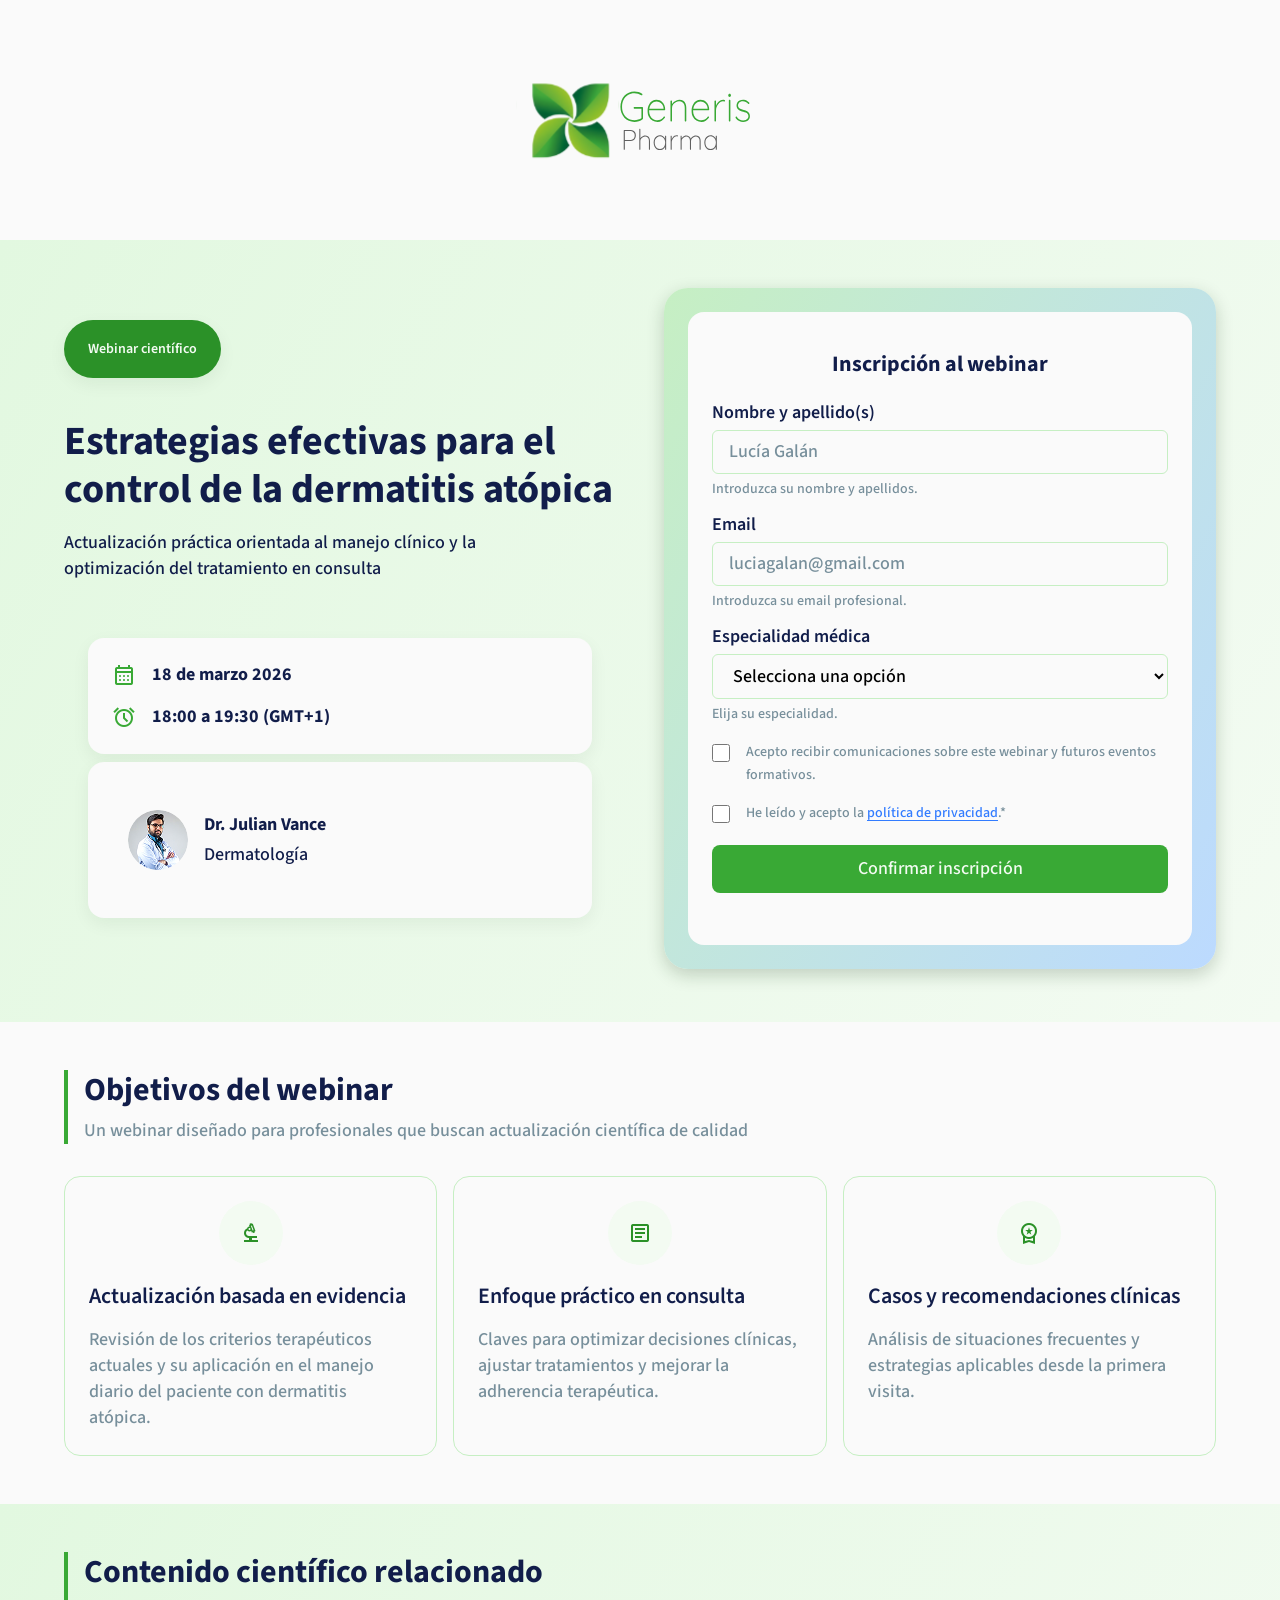
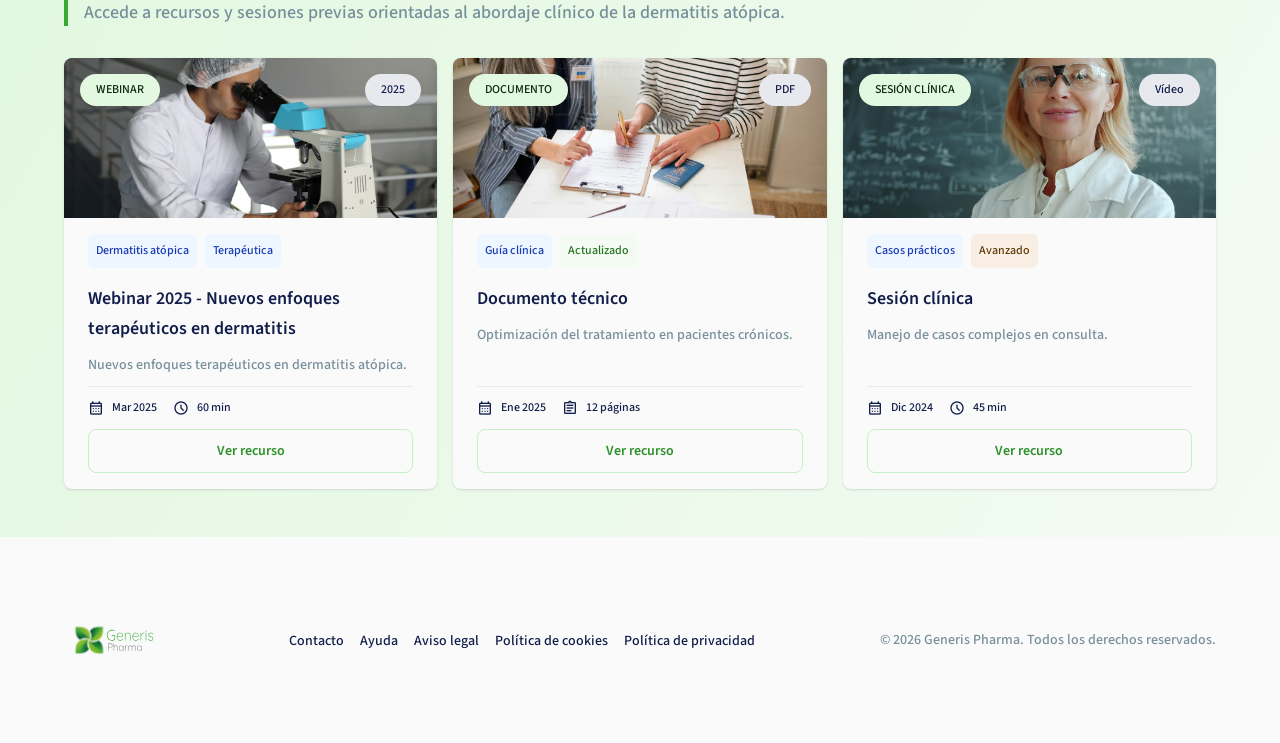
==== commit 458bd42e: "cards centradas, tamaño logo" ====
--- a/index.html
+++ b/index.html
@@ -27,7 +27,7 @@
   <body>
     <!-- Encabezado logo Generis -->
     <header class="site-header">
-      <div class="container">
+      <div class="container container__header">
         <img class="logo" src="./public/Generis_Pharma.svg" alt="Generis Pharma Logo" width="120" height="55">
       </div>
     </header>
--- a/styles.css
+++ b/styles.css
@@ -322,8 +322,14 @@
   padding: var(--space-xs) 0;
 }
 
+.container__header {
+  display: flex;
+  justify-content: center;
+  align-items: center;
+}
+
 .logo {
-  width: 200px;
+  width: 280px;
   height: auto;
   aspect-ratio: 24/11;
 }
@@ -668,6 +674,7 @@
 .cards {
   display: grid;
   grid-template-rows: 1fr;
+  justify-content: center;
   gap: var(--space-sm);
 }
 
@@ -934,6 +941,7 @@
     padding: var(--space-xl) var(--space-md);
   }
 
+
   .hero__grid {
     grid-template-columns: 1fr 1fr;
     gap: var(--space-xl);
